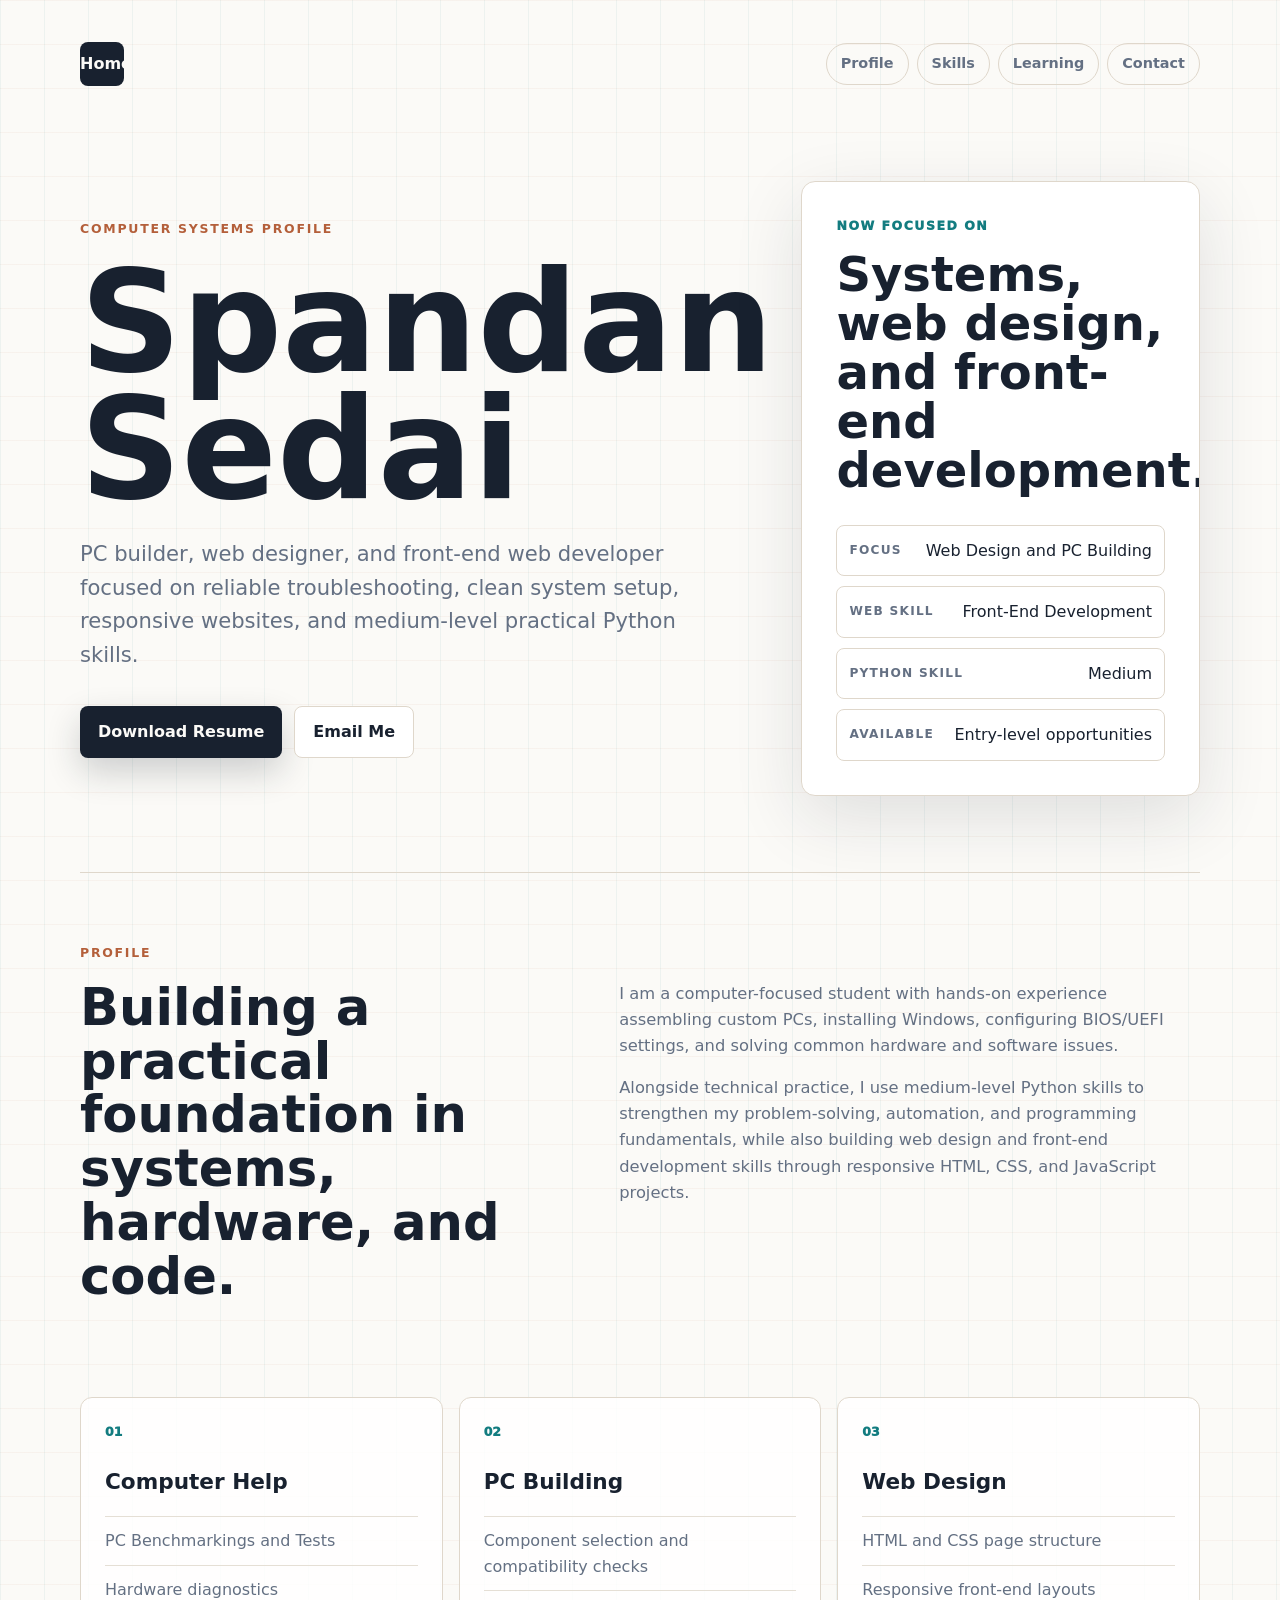
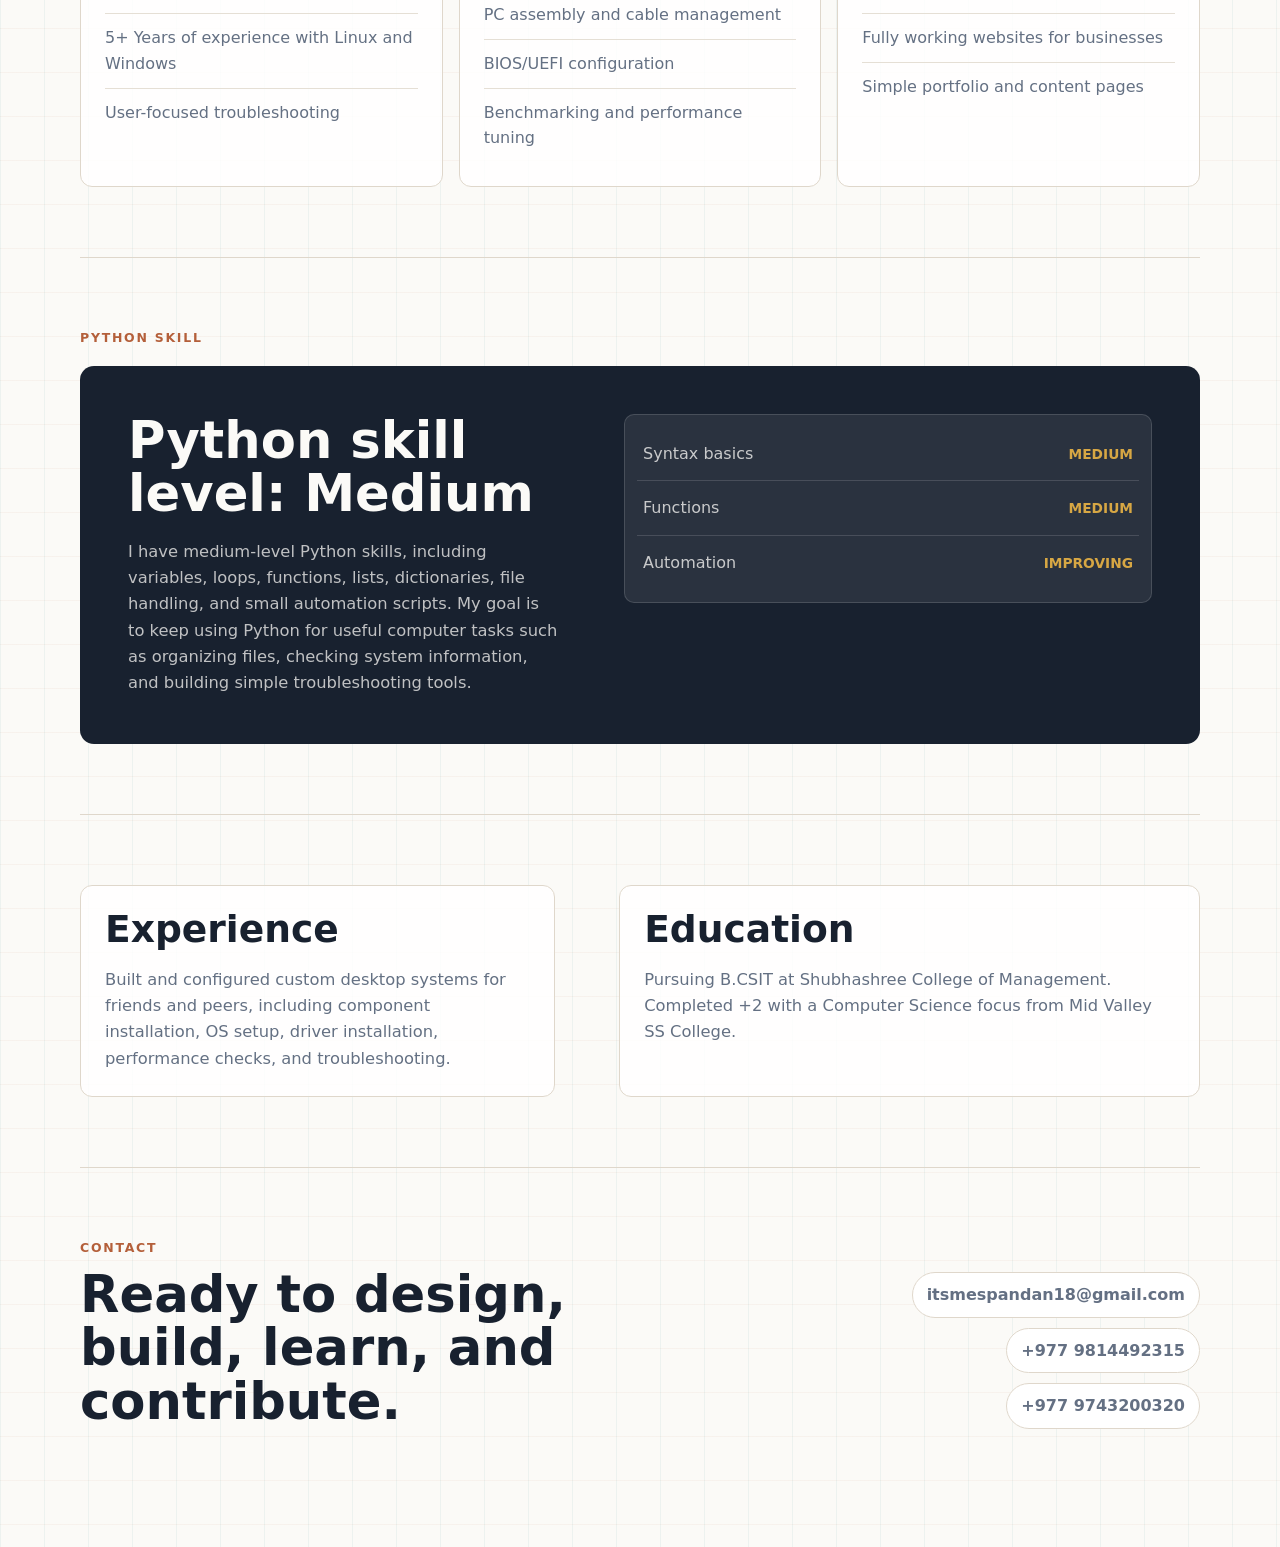
==== index.html @ 4fa331ba "index.html" ====
<!DOCTYPE html>
<html lang="en">

<head>
  <meta charset="UTF-8">
  <meta name="viewport" content="width=device-width, initial-scale=1.0">
  <meta name="description"
    content="Spandan Sedai - computer systems learner, PC builder, web designer, front-end web developer, and intermediate Python developer">
  <meta name="keywords"
    content="PC Building, Python, Web Design, Front-End Web Development, Troubleshooting, Computer Systems">
  <title>Spandan Sedai</title>
  <link rel="stylesheet" href="styles.css?v=5">
</head>

<body>
  <main class="page-shell">
    <header class="hero animate">
      <nav class="topbar" aria-label="Primary">
        <a class="brand" href="#top" aria-label="Spandan Sedai home">Home</a>
        <div class="nav-links">
          <a href="#profile">Profile</a>
          <a href="#skills">Skills</a>
          <a href="#learning">Learning</a>
          <a href="#contact">Contact</a>
        </div>
      </nav>

      <section class="hero-grid" id="top">
        <div class="hero-copy">
          <p class="eyebrow">Computer systems profile</p>
          <h1>Spandan Sedai</h1>
          <p class="subtext">
            PC builder, web designer, and front-end web developer focused on reliable troubleshooting, clean system
            setup, responsive websites, and medium-level practical Python skills.
          </p>
          <div class="hero-actions">
            <a class="primary-btn" href="resume.pdf" target="_blank" rel="noopener">Download Resume</a>
            <a class="secondary-btn" href="mailto:itsmespandan18@gmail.com">Email Me</a>
          </div>
        </div>

        <aside class="profile-panel text-panel" aria-label="Profile snapshot">
          <p class="panel-kicker">Now focused on</p>
          <h2>Systems, web design, and front-end development.</h2>
          <div class="status-list">
            <p><span>Focus</span> Web Design and PC Building</p>
            <p><span>Web Skill</span> Front-End Development</p>
            <p><span>Python Skill</span> Medium</p>
            <p><span>Available</span> Entry-level opportunities</p>
          </div>
        </aside>
      </section>
    </header>

    <section class="intro-section animate" id="profile">
      <div class="section-kicker">Profile</div>
      <div class="intro-grid">
        <h2>Building a practical foundation in systems, hardware, and code.</h2>
        <div>
          <p>
            I am a computer-focused student with hands-on experience assembling custom PCs, installing Windows,
            configuring
            BIOS/UEFI settings, and solving common hardware and software issues.
          </p>
          <p>
            Alongside technical practice, I use medium-level Python skills to strengthen my problem-solving, automation,
            and programming fundamentals, while also building web design and front-end development skills through
            responsive HTML, CSS, and JavaScript projects.
          </p>
        </div>
      </div>
    </section>

    <section class="focus-grid animate" id="skills">
      <article class="feature-card">
        <span class="card-label">01</span>
        <h3>Computer Help</h3>
        <ul>
          <li>PC Benchmarkings and Tests</li>
          <li>Hardware diagnostics</li>
          <li>5+ Years of experience with Linux and Windows</li>
          <li>User-focused troubleshooting</li>
        </ul>
      </article>

      <article class="feature-card">
        <span class="card-label">02</span>
        <h3>PC Building</h3>
        <ul>
          <li>Component selection and compatibility checks</li>
          <li>PC assembly and cable management</li>
          <li>BIOS/UEFI configuration</li>
          <li>Benchmarking and performance tuning</li>
        </ul>
      </article>

      <article class="feature-card">
        <span class="card-label">03</span>
        <h3>Web Design</h3>
        <ul>
          <li>HTML and CSS page structure</li>
          <li>Responsive front-end layouts</li>
          <li>Fully working websites for businesses</li>
          <li>Simple portfolio and content pages</li>
        </ul>
      </article>
    </section>

    <section class="learning-section animate" id="learning">
      <div class="section-kicker">Python Skill</div>
      <div class="learning-card">
        <div>
          <h2>Python skill level: Medium</h2>
          <p>
            I have medium-level Python skills, including variables, loops, functions, lists, dictionaries, file
            handling,
            and small automation scripts. My goal is to keep using Python for useful computer tasks such as organizing
            files, checking system information, and building simple troubleshooting tools.
          </p>
        </div>
        <div class="progress-stack" aria-label="Learning progress">
          <div class="progress-row">
            <span>Syntax basics</span>
            <strong>Medium</strong>
          </div>
          <div class="progress-row">
            <span>Functions</span>
            <strong>Medium</strong>
          </div>
          <div class="progress-row">
            <span>Automation</span>
            <strong>Improving</strong>
          </div>
        </div>
      </div>
    </section>

    <section class="details-grid animate">
      <article class="detail-block">
        <h2>Experience</h2>
        <p>
          Built and configured custom desktop systems for friends and peers, including component installation, OS setup,
          driver installation, performance checks, and troubleshooting.
        </p>
      </article>

      <article class="detail-block">
        <h2>Education</h2>
        <p>
          Pursuing B.CSIT at Shubhashree College of Management. Completed +2 with a Computer Science focus from Mid
          Valley SS
          College.
        </p>
      </article>
    </section>

    <footer class="contact-footer animate" id="contact">
      <div>
        <p class="section-kicker">Contact</p>
        <h2>Ready to design, build, learn, and contribute.</h2>
      </div>
      <div class="contact-links">
        <a href="mailto:itsmespandan18@gmail.com">itsmespandan18@gmail.com</a>
        <span>+977 9814492315</span>
        <span>+977 9743200320</span>
      </div>
    </footer>
  </main>

  <script src="script.js?v=5"></script>
</body>

</html>
---- styles.css ----
:root {
  --ink: #18212f;
  --muted: #647083;
  --paper: #fbfaf7;
  --panel: #ffffff;
  --line: #dfd7cb;
  --sage: #5d7f6f;
  --teal: #137c80;
  --clay: #b45f3a;
  --mustard: #d7a744;
  --shadow: 0 22px 70px rgba(24, 33, 47, 0.12);
}

* {
  box-sizing: border-box;
  margin: 0;
  padding: 0;
}

html {
  scroll-behavior: smooth;
}

body {
  min-height: 100vh;
  background:
    linear-gradient(90deg, rgba(19, 124, 128, 0.06) 1px, transparent 1px),
    linear-gradient(180deg, rgba(180, 95, 58, 0.05) 1px, transparent 1px),
    var(--paper);
  background-size: 44px 44px;
  color: var(--ink);
  font-family: Inter, ui-sans-serif, system-ui, -apple-system, BlinkMacSystemFont, "Segoe UI", sans-serif;
  line-height: 1.6;
  animation: backgroundDrift 18s linear infinite;
}

a {
  color: inherit;
  text-decoration: none;
}

ul {
  list-style: none;
}

.page-shell {
  width: min(1120px, calc(100% - 32px));
  margin: 0 auto;
  padding: 28px 0 48px;
}

.hero {
  min-height: calc(100vh - 56px);
  display: flex;
  flex-direction: column;
  justify-content: space-between;
  padding-bottom: 40px;
}

.topbar {
  display: flex;
  align-items: center;
  justify-content: space-between;
  gap: 20px;
  padding: 14px 0;
}

.brand {
  display: inline-grid;
  width: 44px;
  height: 44px;
  place-items: center;
  background: var(--ink);
  border-radius: 8px;
  color: var(--paper);
  font-weight: 800;
  transition: transform 220ms ease, background 220ms ease;
}

.brand:hover {
  background: var(--teal);
  transform: rotate(-4deg) scale(1.04);
}

.nav-links {
  display: flex;
  flex-wrap: wrap;
  justify-content: flex-end;
  gap: 8px;
}

.nav-links a {
  border: 1px solid var(--line);
  border-radius: 999px;
  color: var(--muted);
  font-size: 0.9rem;
  font-weight: 700;
  padding: 8px 14px;
  transition: border-color 180ms ease, color 180ms ease, background 180ms ease;
}

.nav-links a:hover {
  background: var(--panel);
  border-color: var(--teal);
  color: var(--teal);
}

.nav-links a[aria-current="page"] {
  background: var(--ink);
  border-color: var(--ink);
  color: var(--paper);
}

.hero-grid {
  display: grid;
  grid-template-columns: minmax(0, 1.1fr) minmax(320px, 0.68fr);
  gap: clamp(28px, 6vw, 88px);
  align-items: center;
  padding: 72px 0 36px;
}

.eyebrow,
.section-kicker {
  color: var(--clay);
  font-size: 0.78rem;
  font-weight: 900;
  letter-spacing: 0.14em;
  text-transform: uppercase;
}

.hero h1 {
  font-size: clamp(3.4rem, 11vw, 8.8rem);
  line-height: 0.9;
  margin: 20px 0 24px;
  max-width: 780px;
  transform-origin: left bottom;
}

.subtext {
  color: var(--muted);
  font-size: clamp(1.05rem, 2vw, 1.32rem);
  max-width: 660px;
}

.hero-actions {
  display: flex;
  flex-wrap: wrap;
  gap: 12px;
  margin-top: 34px;
}

.primary-btn,
.secondary-btn {
  align-items: center;
  border-radius: 8px;
  display: inline-flex;
  font-weight: 800;
  justify-content: center;
  min-height: 48px;
  padding: 12px 18px;
  transition: transform 180ms ease, box-shadow 180ms ease, background 180ms ease;
}

.primary-btn {
  background: var(--ink);
  color: var(--paper);
  box-shadow: 0 14px 34px rgba(24, 33, 47, 0.2);
}

.secondary-btn {
  background: var(--panel);
  border: 1px solid var(--line);
  color: var(--ink);
}

.primary-btn:hover,
.secondary-btn:hover {
  box-shadow: 0 16px 38px rgba(19, 124, 128, 0.16);
  transform: translateY(-2px);
}

.profile-panel {
  background: var(--panel);
  border: 1px solid var(--line);
  border-radius: 14px;
  box-shadow: var(--shadow);
  padding: clamp(22px, 4vw, 34px);
  position: relative;
  overflow: hidden;
}

.profile-panel::before {
  background: linear-gradient(90deg, transparent, rgba(215, 167, 68, 0.28), transparent);
  content: "";
  height: 1px;
  left: -60%;
  position: absolute;
  top: 0;
  width: 60%;
  animation: scanLine 4.5s ease-in-out infinite;
}

.panel-kicker {
  color: var(--teal);
  font-size: 0.78rem;
  font-weight: 950;
  letter-spacing: 0.12em;
  margin-bottom: 14px;
  text-transform: uppercase;
}

.text-panel h2 {
  font-size: clamp(1.65rem, 3.8vw, 3rem);
  line-height: 1.02;
  margin-bottom: 30px;
}

.status-list {
  display: grid;
  gap: 10px;
}

.status-list p {
  align-items: center;
  border: 1px solid var(--line);
  border-radius: 8px;
  color: var(--ink);
  display: flex;
  justify-content: space-between;
  gap: 12px;
  padding: 12px;
}

.status-list span {
  color: var(--muted);
  font-size: 0.76rem;
  font-weight: 900;
  letter-spacing: 0.1em;
  text-transform: uppercase;
}

.intro-section,
.learning-section,
.contact-footer {
  border-top: 1px solid var(--line);
  padding: 70px 0;
}

.intro-grid,
.learning-card,
.details-grid {
  display: grid;
  grid-template-columns: 0.9fr 1.1fr;
  gap: clamp(24px, 5vw, 72px);
}

.intro-grid {
  margin-top: 18px;
}

h2 {
  font-size: clamp(1.7rem, 4vw, 3.2rem);
  line-height: 1.05;
}

.intro-grid p,
.learning-card p,
.detail-block p {
  color: var(--muted);
  font-size: 1.02rem;
}

.intro-grid p + p {
  margin-top: 16px;
}

.focus-grid {
  display: grid;
  grid-template-columns: repeat(3, 1fr);
  gap: 16px;
  padding: 24px 0 70px;
}

.feature-card,
.detail-block {
  background: rgba(255, 255, 255, 0.82);
  border: 1px solid var(--line);
  border-radius: 12px;
  padding: 24px;
  transition: border-color 220ms ease, box-shadow 220ms ease, transform 220ms ease;
}

.feature-card {
  min-height: 310px;
}

.feature-card:hover,
.detail-block:hover {
  border-color: rgba(19, 124, 128, 0.45);
  box-shadow: 0 18px 42px rgba(24, 33, 47, 0.1);
  transform: translateY(-6px);
}

.card-label {
  color: var(--teal);
  display: block;
  font-size: 0.78rem;
  font-weight: 950;
  margin-bottom: 28px;
}

.feature-card h3 {
  font-size: 1.35rem;
  line-height: 1.1;
  margin-bottom: 22px;
}

.feature-card li {
  border-top: 1px solid rgba(223, 215, 203, 0.8);
  color: var(--muted);
  padding: 11px 0;
  transition: color 180ms ease, transform 180ms ease;
}

.feature-card:hover li {
  color: var(--ink);
  transform: translateX(3px);
}

.learning-card {
  align-items: start;
  background: var(--ink);
  border-radius: 14px;
  color: var(--paper);
  margin-top: 18px;
  padding: clamp(24px, 5vw, 48px);
}

.learning-card p {
  color: rgba(251, 250, 247, 0.74);
  margin-top: 18px;
}

.progress-stack {
  background: rgba(255, 255, 255, 0.08);
  border: 1px solid rgba(255, 255, 255, 0.14);
  border-radius: 10px;
  padding: 12px;
}

.progress-row {
  align-items: center;
  border-bottom: 1px solid rgba(255, 255, 255, 0.14);
  display: flex;
  justify-content: space-between;
  gap: 16px;
  padding: 14px 6px;
}

.progress-row:last-child {
  border-bottom: 0;
}

.progress-row span {
  color: rgba(251, 250, 247, 0.76);
}

.progress-row strong {
  color: var(--mustard);
  font-size: 0.86rem;
  text-transform: uppercase;
  animation: pulseText 2.8s ease-in-out infinite;
}

.details-grid {
  border-top: 1px solid var(--line);
  padding: 70px 0;
}

.detail-block h2 {
  font-size: clamp(1.45rem, 3vw, 2.35rem);
  margin-bottom: 18px;
}

.contact-footer {
  align-items: end;
  display: flex;
  justify-content: space-between;
  gap: 24px;
}

.contact-footer h2 {
  margin-top: 10px;
  max-width: 620px;
}

.contact-links {
  display: grid;
  gap: 10px;
  justify-items: end;
}

.contact-links a,
.contact-links span {
  background: var(--panel);
  border: 1px solid var(--line);
  border-radius: 999px;
  color: var(--muted);
  font-weight: 700;
  padding: 9px 14px;
}

.contact-links a:hover {
  border-color: var(--teal);
  color: var(--teal);
}

.animate {
  opacity: 0;
  transform: translateY(24px) scale(0.985);
  transition: opacity 720ms ease, transform 720ms cubic-bezier(0.2, 0.8, 0.2, 1);
  transition-delay: var(--delay, 0ms);
}

.animate.animate-visible {
  opacity: 1;
  transform: translateY(0) scale(1);
}

.animate.animate-visible .hero-copy h1 {
  animation: titleSettle 850ms cubic-bezier(0.2, 0.8, 0.2, 1) both;
}

.animate.animate-visible .feature-card,
.animate.animate-visible .progress-row,
.animate.animate-visible .detail-block {
  animation: itemRise 680ms cubic-bezier(0.2, 0.8, 0.2, 1) both;
  animation-delay: var(--item-delay, 0ms);
}

@keyframes backgroundDrift {
  from {
    background-position: 0 0, 0 0, 0 0;
  }

  to {
    background-position: 44px 0, 0 44px, 0 0;
  }
}

@keyframes scanLine {
  0%,
  35% {
    left: -60%;
  }

  70%,
  100% {
    left: 110%;
  }
}

@keyframes titleSettle {
  from {
    opacity: 0;
    transform: translateY(16px) skewY(1deg);
  }

  to {
    opacity: 1;
    transform: translateY(0) skewY(0);
  }
}

@keyframes itemRise {
  from {
    opacity: 0;
    transform: translateY(18px);
  }

  to {
    opacity: 1;
    transform: translateY(0);
  }
}

@keyframes pulseText {
  0%,
  100% {
    opacity: 0.72;
  }

  50% {
    opacity: 1;
  }
}

@media (prefers-reduced-motion: reduce) {
  *,
  *::before,
  *::after {
    animation-duration: 1ms !important;
    animation-iteration-count: 1 !important;
    scroll-behavior: auto !important;
    transition-duration: 1ms !important;
  }
}

@media (max-width: 820px) {
  .page-shell {
    width: min(100% - 24px, 1120px);
    padding-top: 14px;
  }

  .topbar,
  .contact-footer {
    align-items: flex-start;
    flex-direction: column;
  }

  .nav-links {
    justify-content: flex-start;
  }

  .hero {
    min-height: auto;
  }

  .hero-grid,
  .intro-grid,
  .learning-card,
  .details-grid {
    grid-template-columns: 1fr;
  }

  .hero-grid {
    padding-top: 42px;
  }

  .focus-grid {
    grid-template-columns: 1fr;
  }

  .feature-card {
    min-height: auto;
  }

  .contact-links {
    justify-items: start;
    width: 100%;
  }

  .contact-links a,
  .contact-links span,
  .primary-btn,
  .secondary-btn {
    width: 100%;
  }
}

@media (max-width: 520px) {
  .nav-links a {
    font-size: 0.82rem;
    padding: 7px 10px;
  }

  .hero h1 {
    font-size: clamp(3rem, 20vw, 4.2rem);
  }

  .progress-row {
    align-items: flex-start;
    flex-direction: column;
  }

  .intro-section,
  .learning-section,
  .details-grid,
  .contact-footer {
    padding: 48px 0;
  }
}
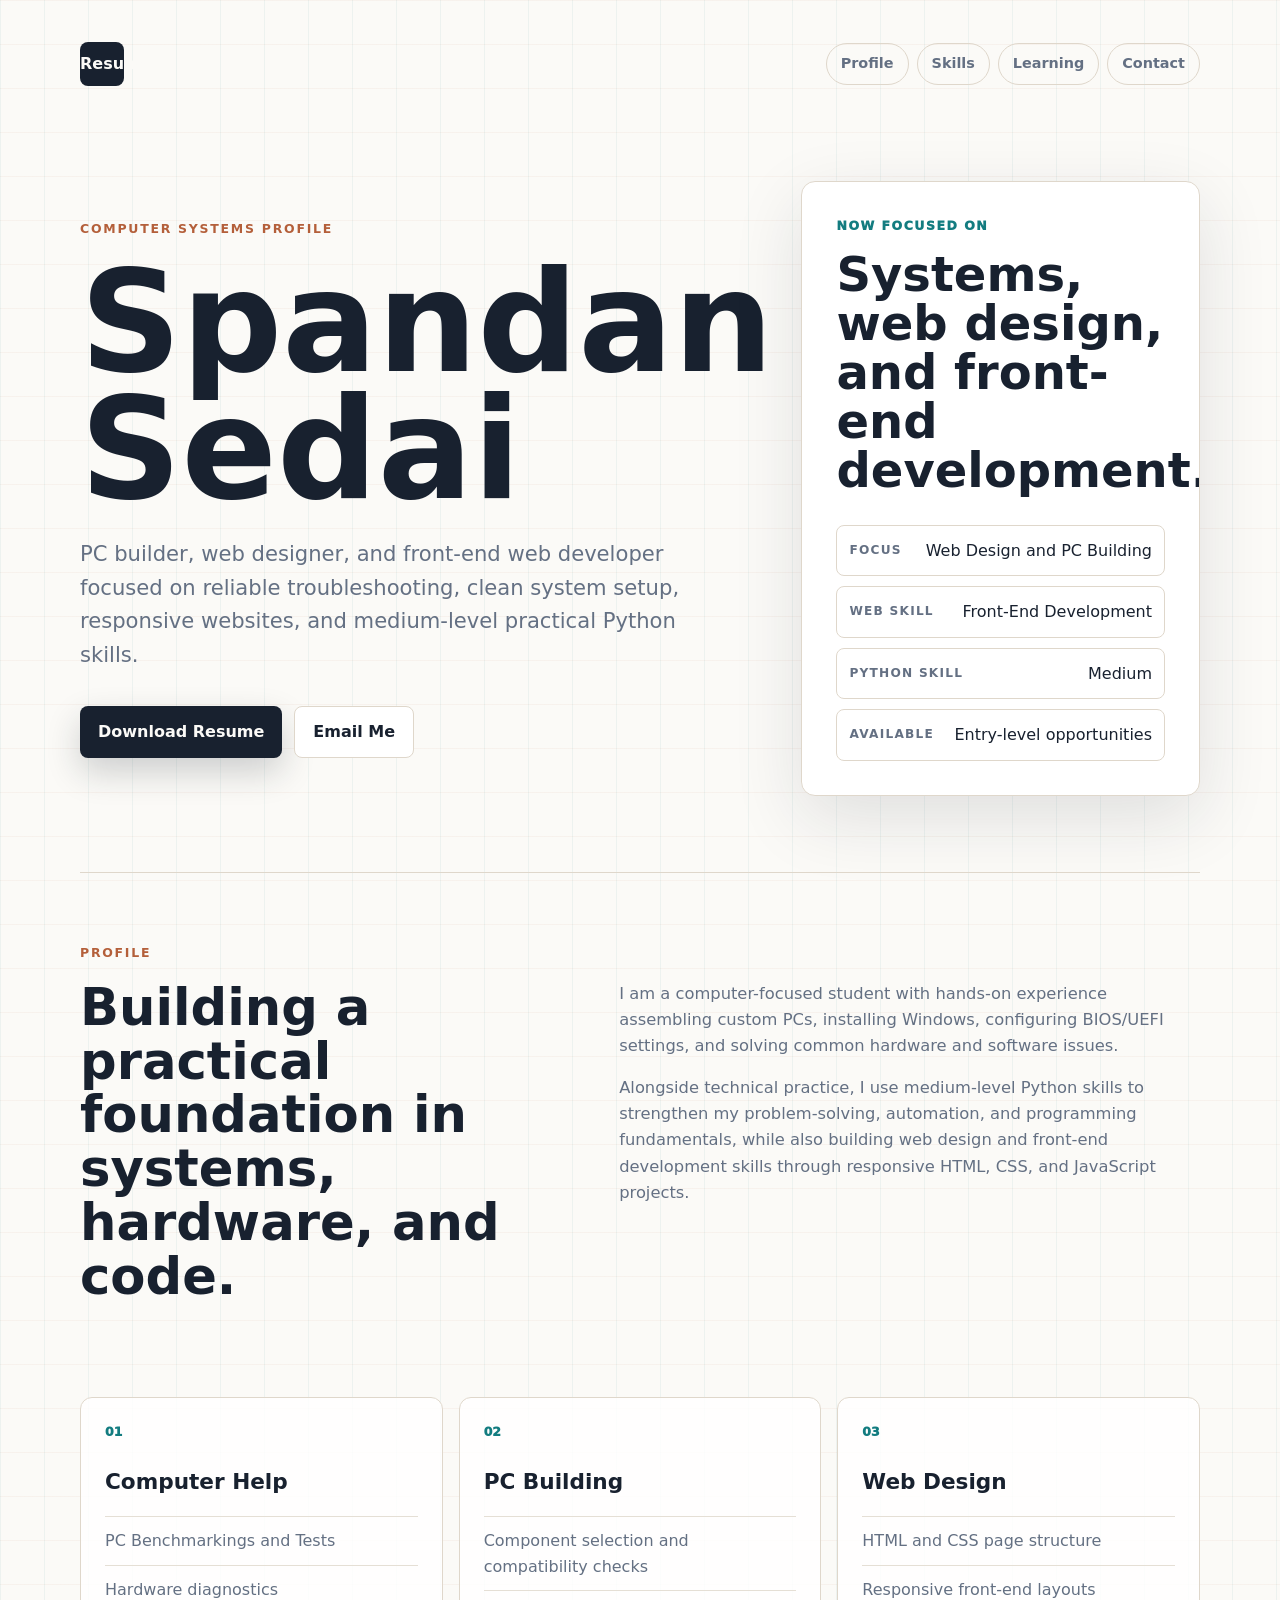
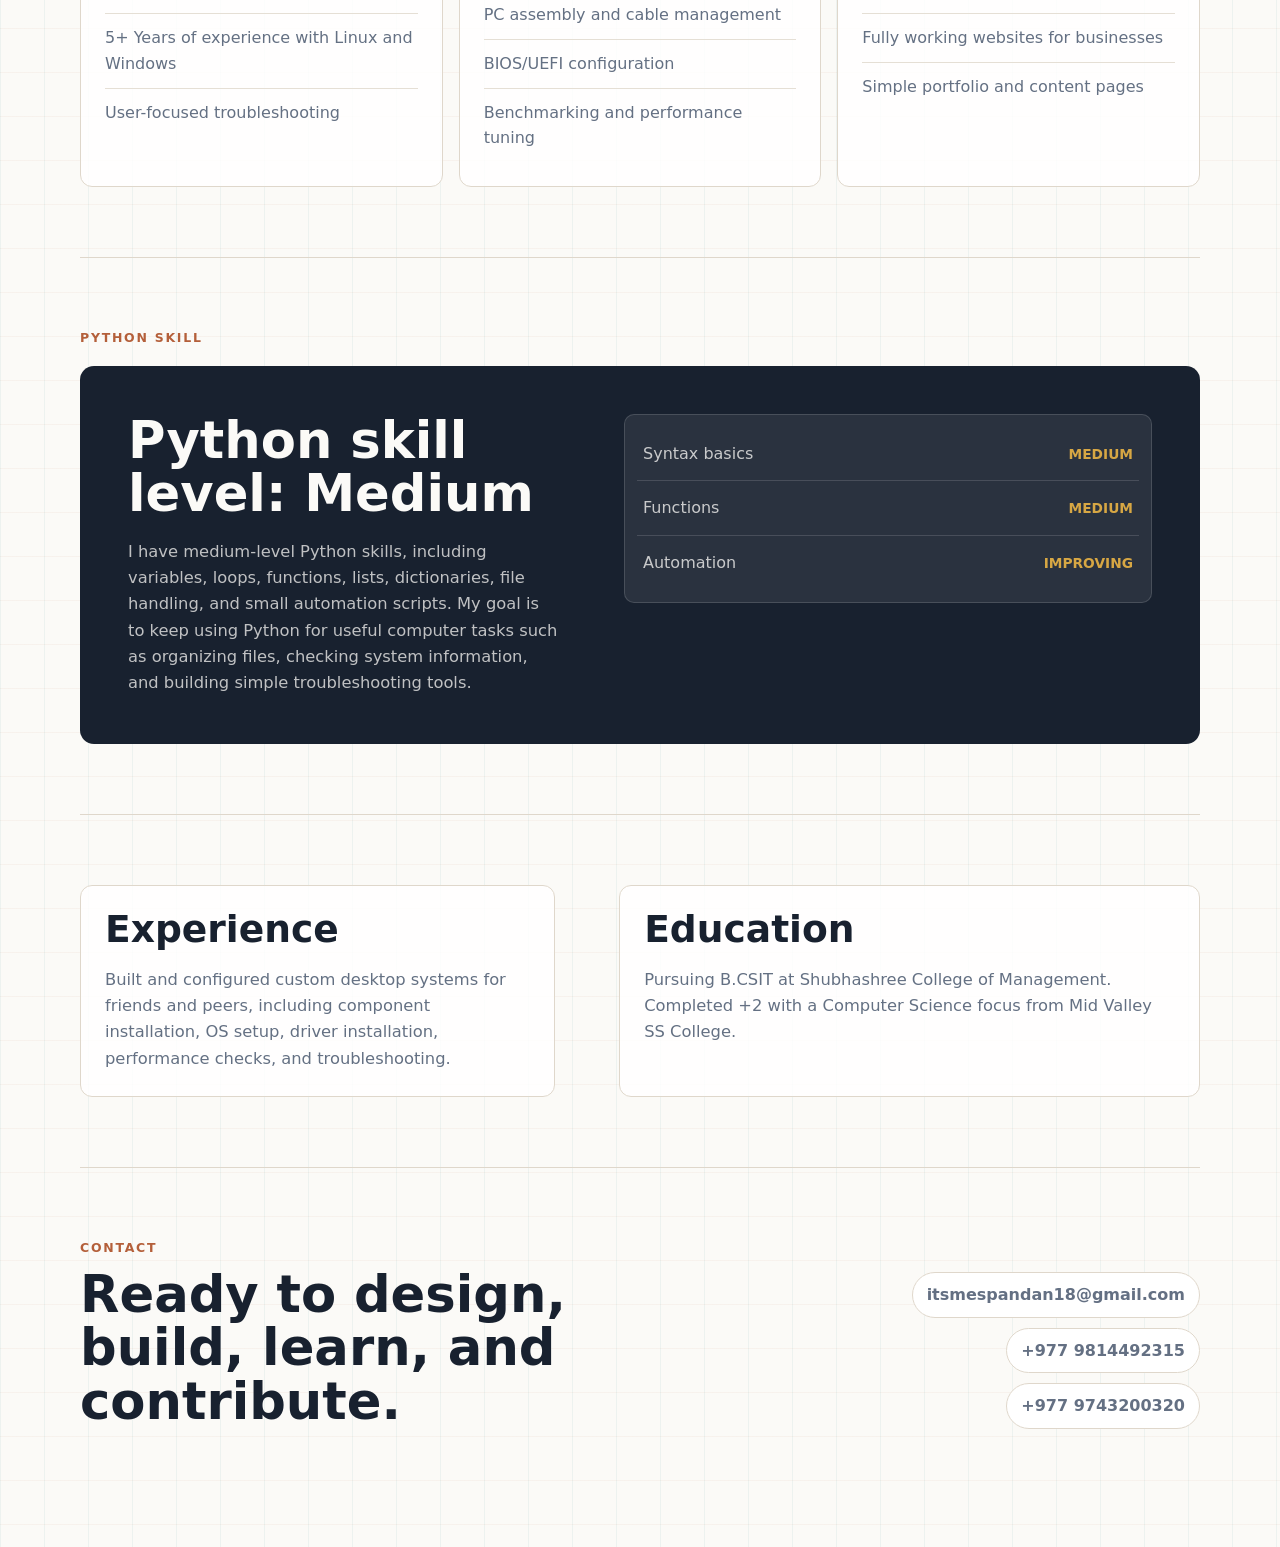
==== commit 3358d7f5: "made changes" ====
--- a/index.html
+++ b/index.html
@@ -16,7 +16,7 @@
   <main class="page-shell">
     <header class="hero animate">
       <nav class="topbar" aria-label="Primary">
-        <a class="brand" href="#top" aria-label="Spandan Sedai home">Home</a>
+        <a class="brand" href="#top" aria-label="Spandan Sedai home">Resume.</a>
         <div class="nav-links">
           <a href="#profile">Profile</a>
           <a href="#skills">Skills</a>
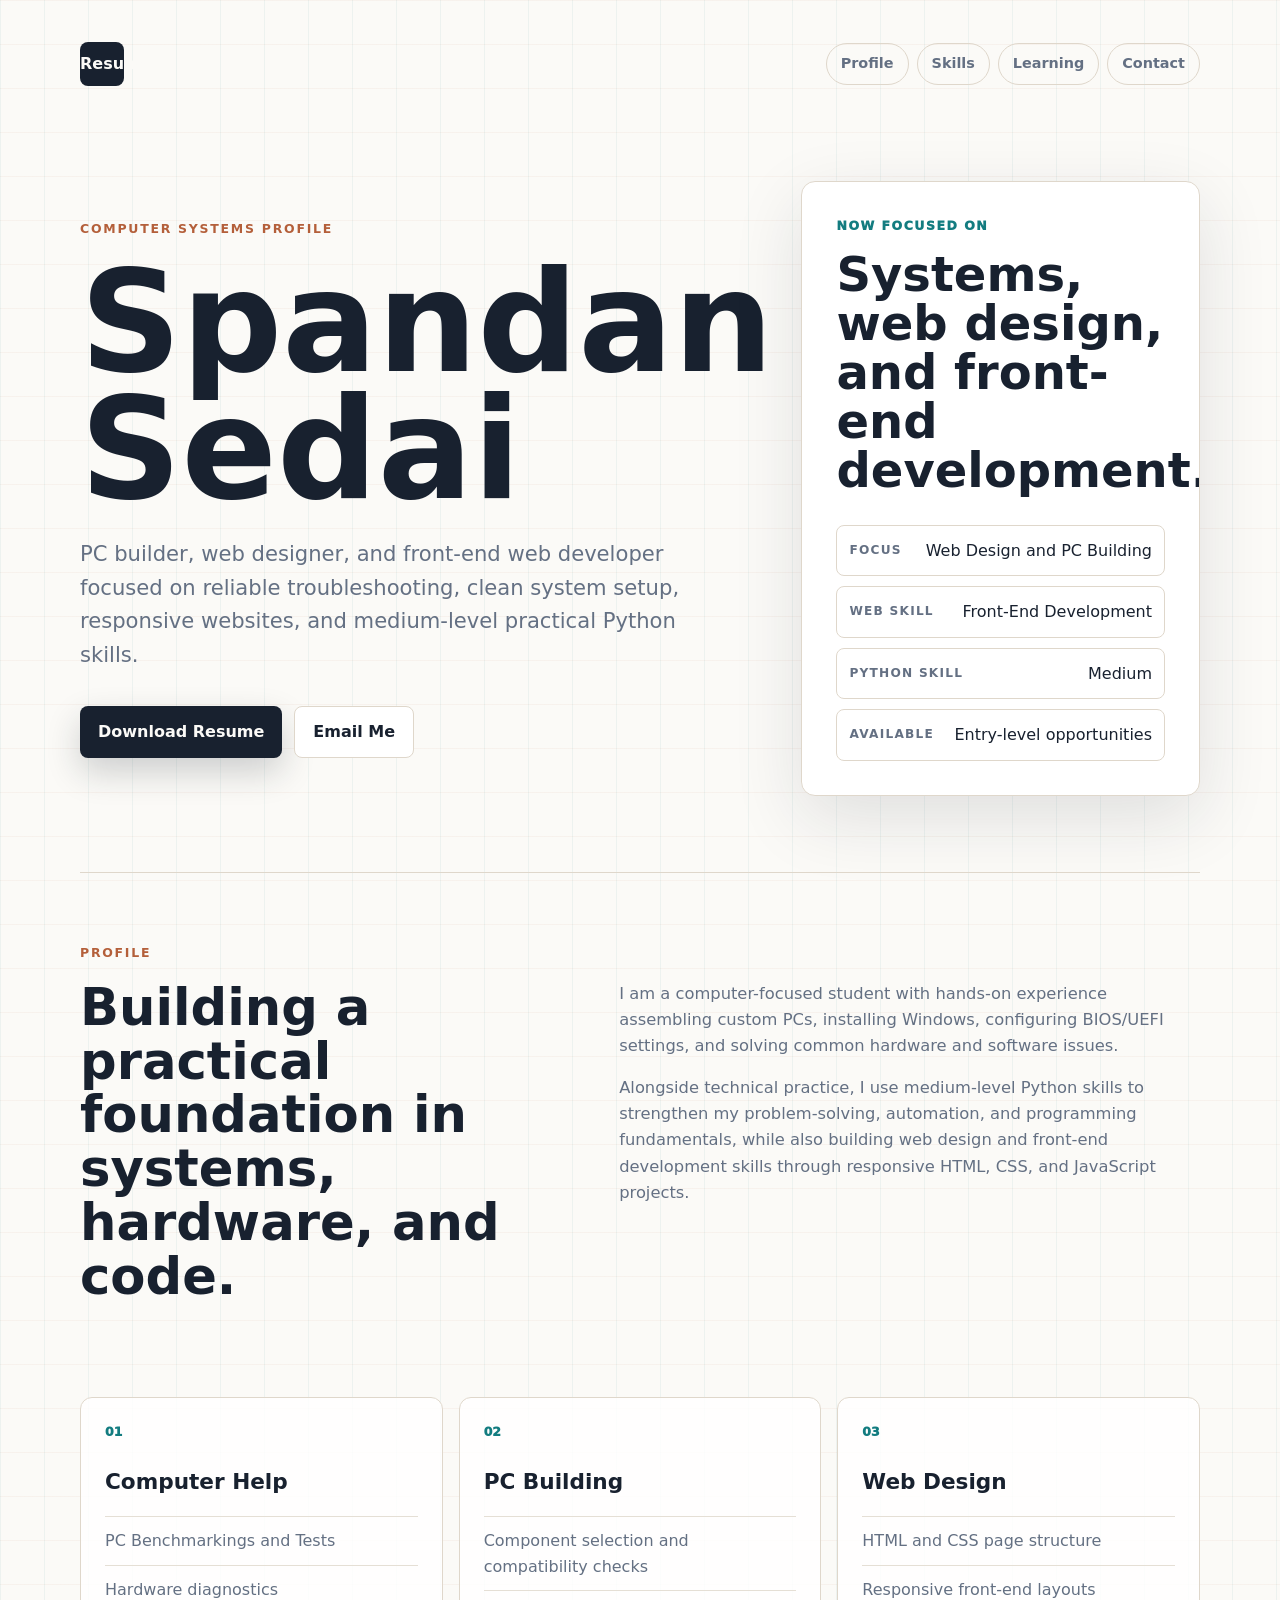
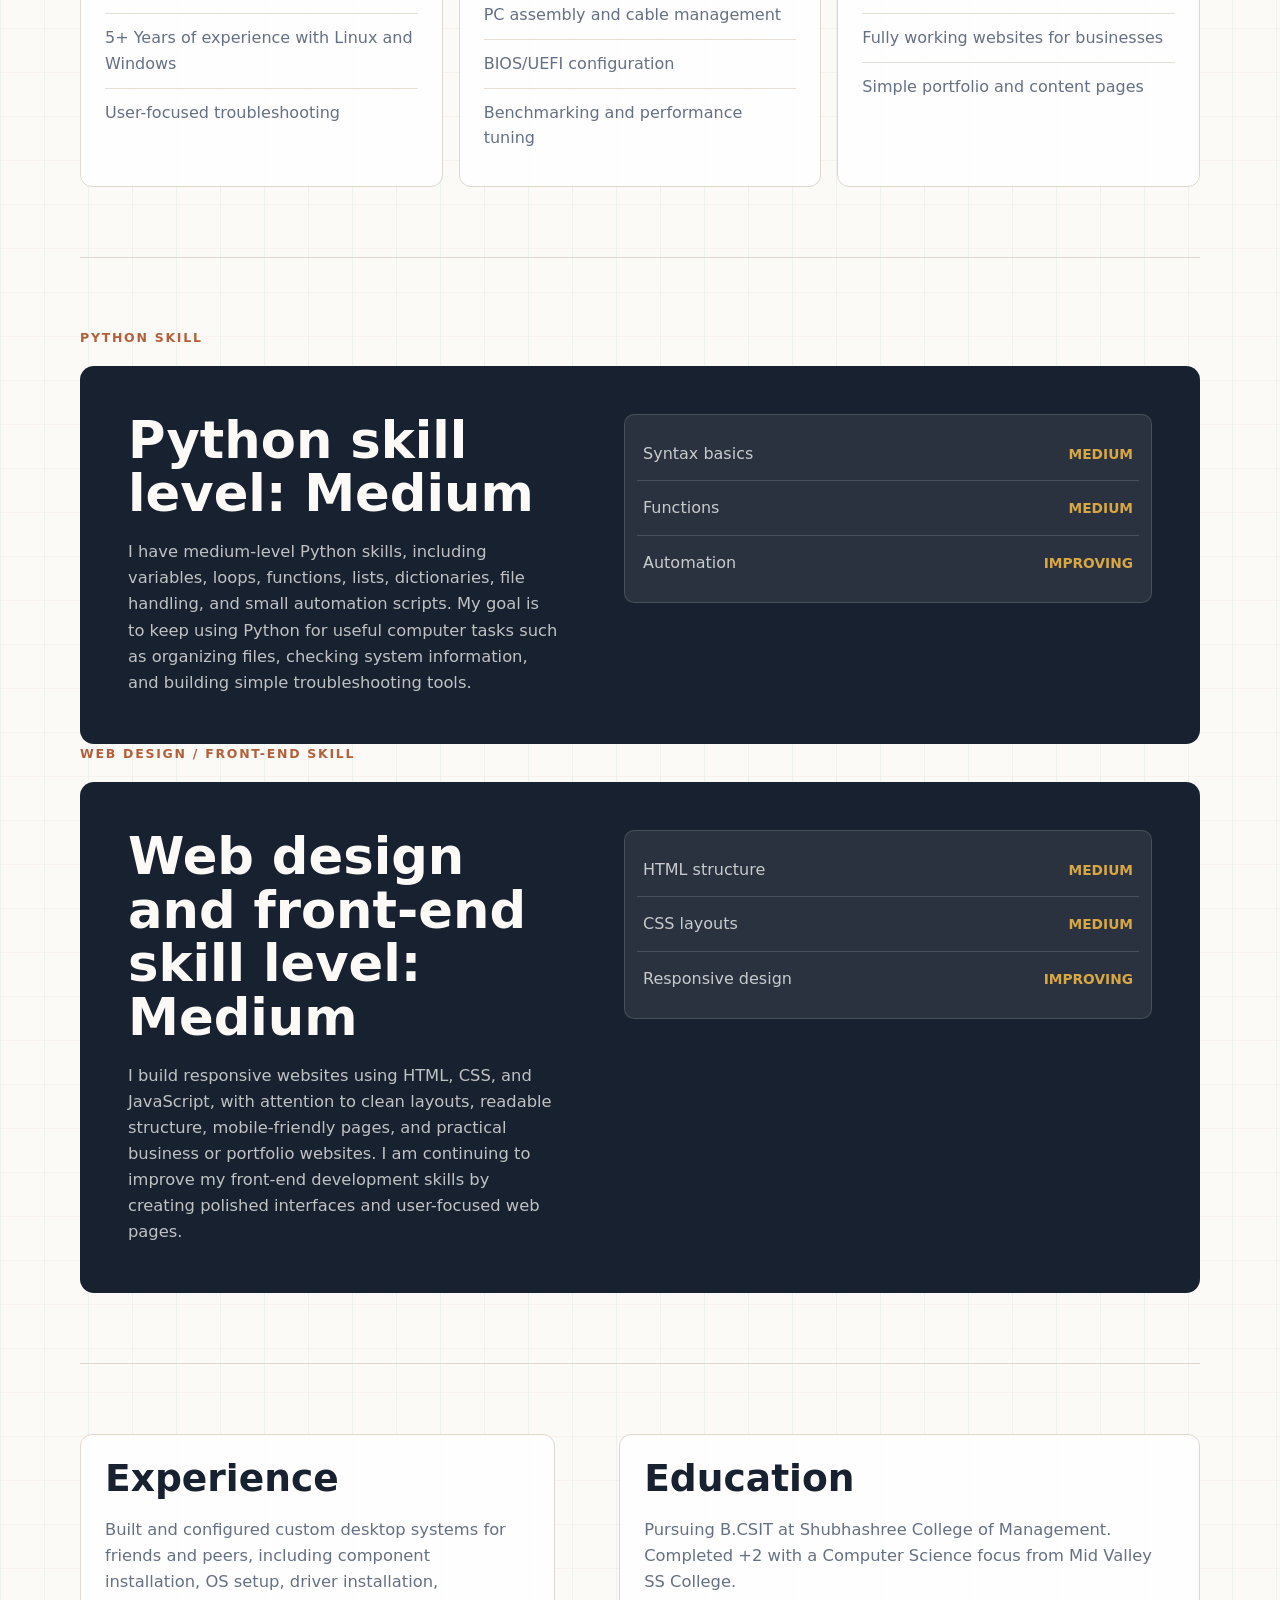
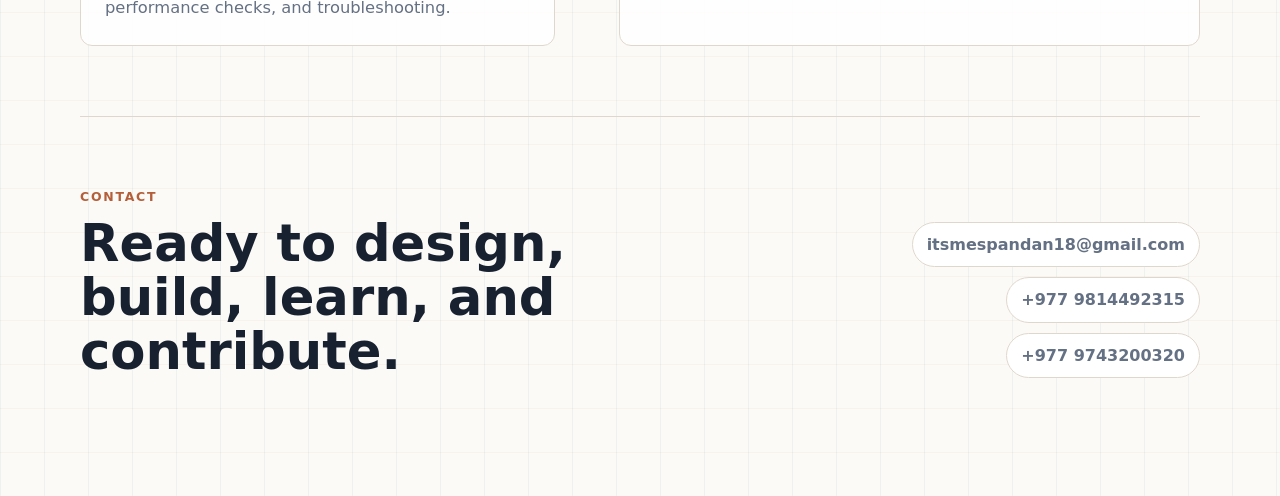
==== commit 6a05fdb7: "index.html" ====
--- a/index.html
+++ b/index.html
@@ -133,6 +133,32 @@
           </div>
         </div>
       </div>
+
+      <div class="section-kicker skill-card-kicker">Web Design / Front-End Skill</div>
+      <div class="learning-card">
+        <div>
+          <h2>Web design and front-end skill level: Medium</h2>
+          <p>
+            I build responsive websites using HTML, CSS, and JavaScript, with attention to clean layouts, readable
+            structure, mobile-friendly pages, and practical business or portfolio websites. I am continuing to improve
+            my front-end development skills by creating polished interfaces and user-focused web pages.
+          </p>
+        </div>
+        <div class="progress-stack" aria-label="Web design and front-end progress">
+          <div class="progress-row">
+            <span>HTML structure</span>
+            <strong>Medium</strong>
+          </div>
+          <div class="progress-row">
+            <span>CSS layouts</span>
+            <strong>Medium</strong>
+          </div>
+          <div class="progress-row">
+            <span>Responsive design</span>
+            <strong>Improving</strong>
+          </div>
+        </div>
+      </div>
     </section>
 
     <section class="details-grid animate">
@@ -170,4 +196,4 @@
   <script src="script.js?v=5"></script>
 </body>
 
-</html>+</html>
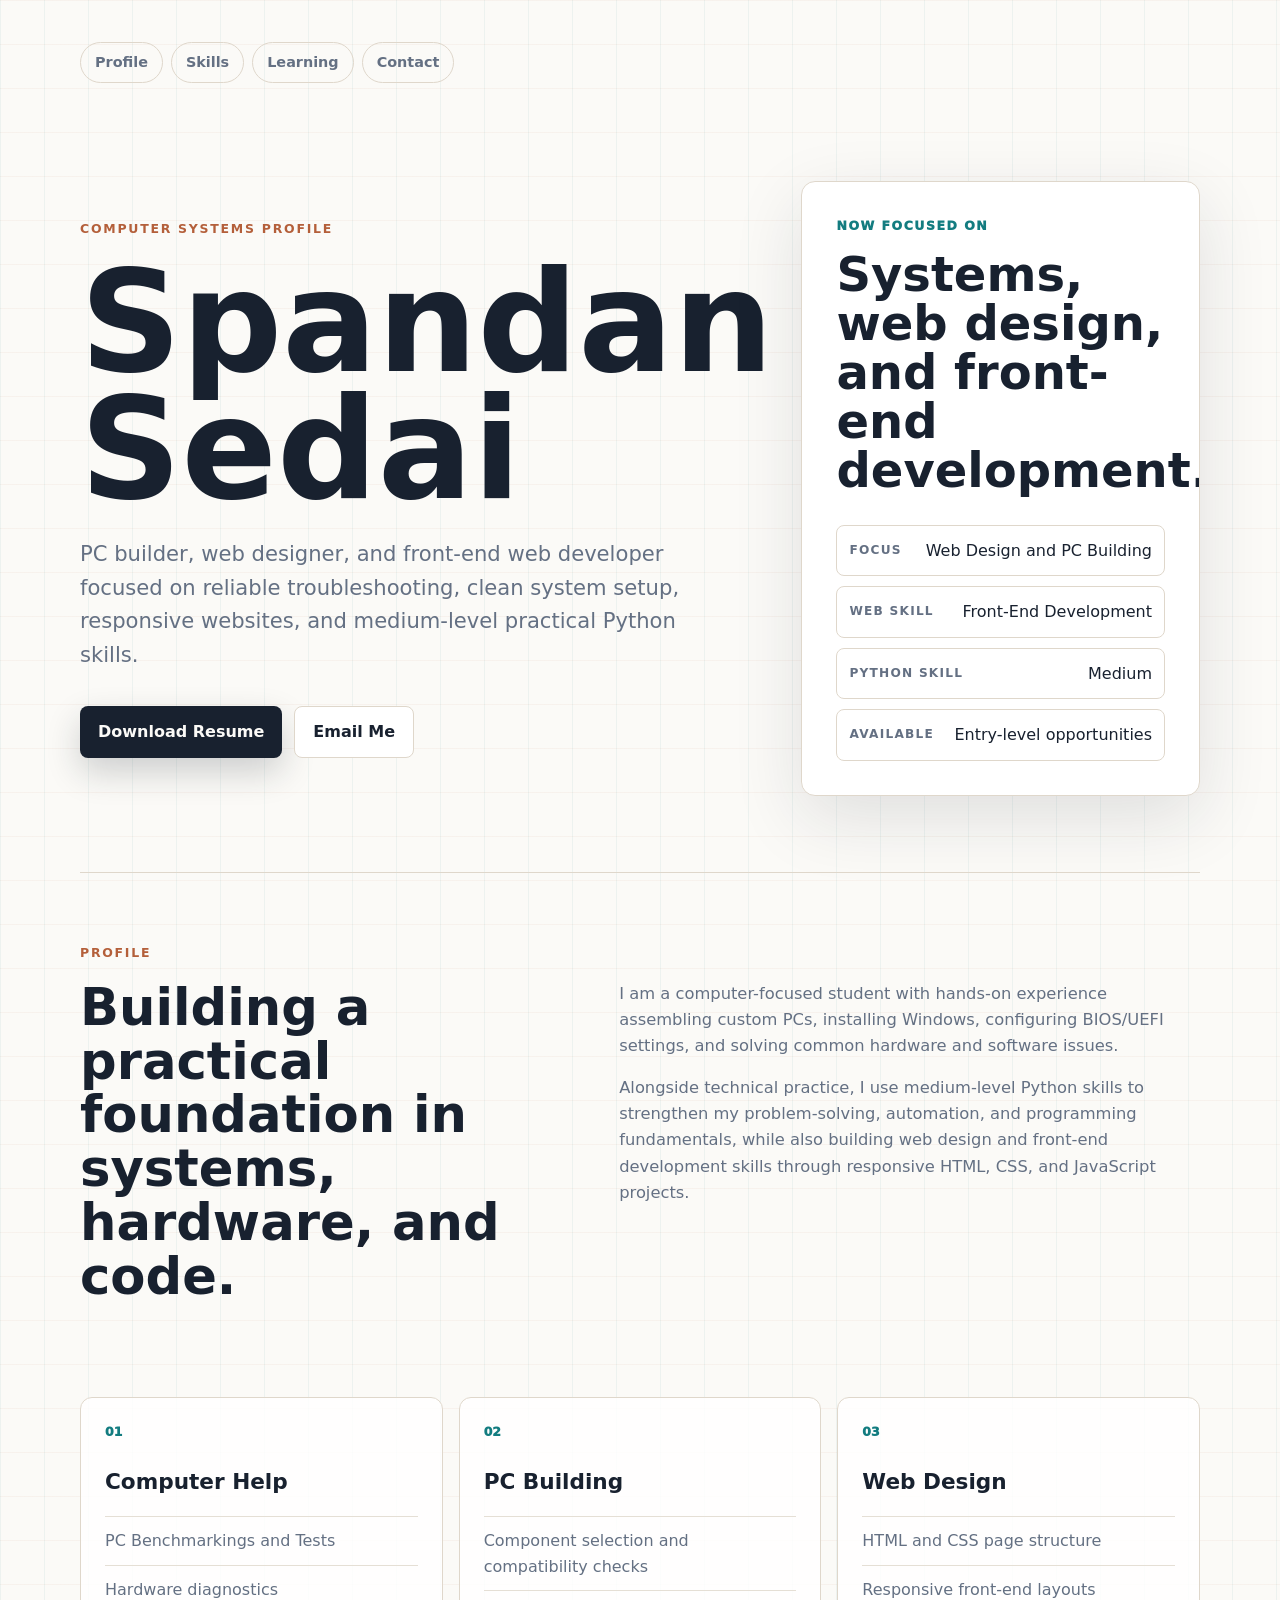
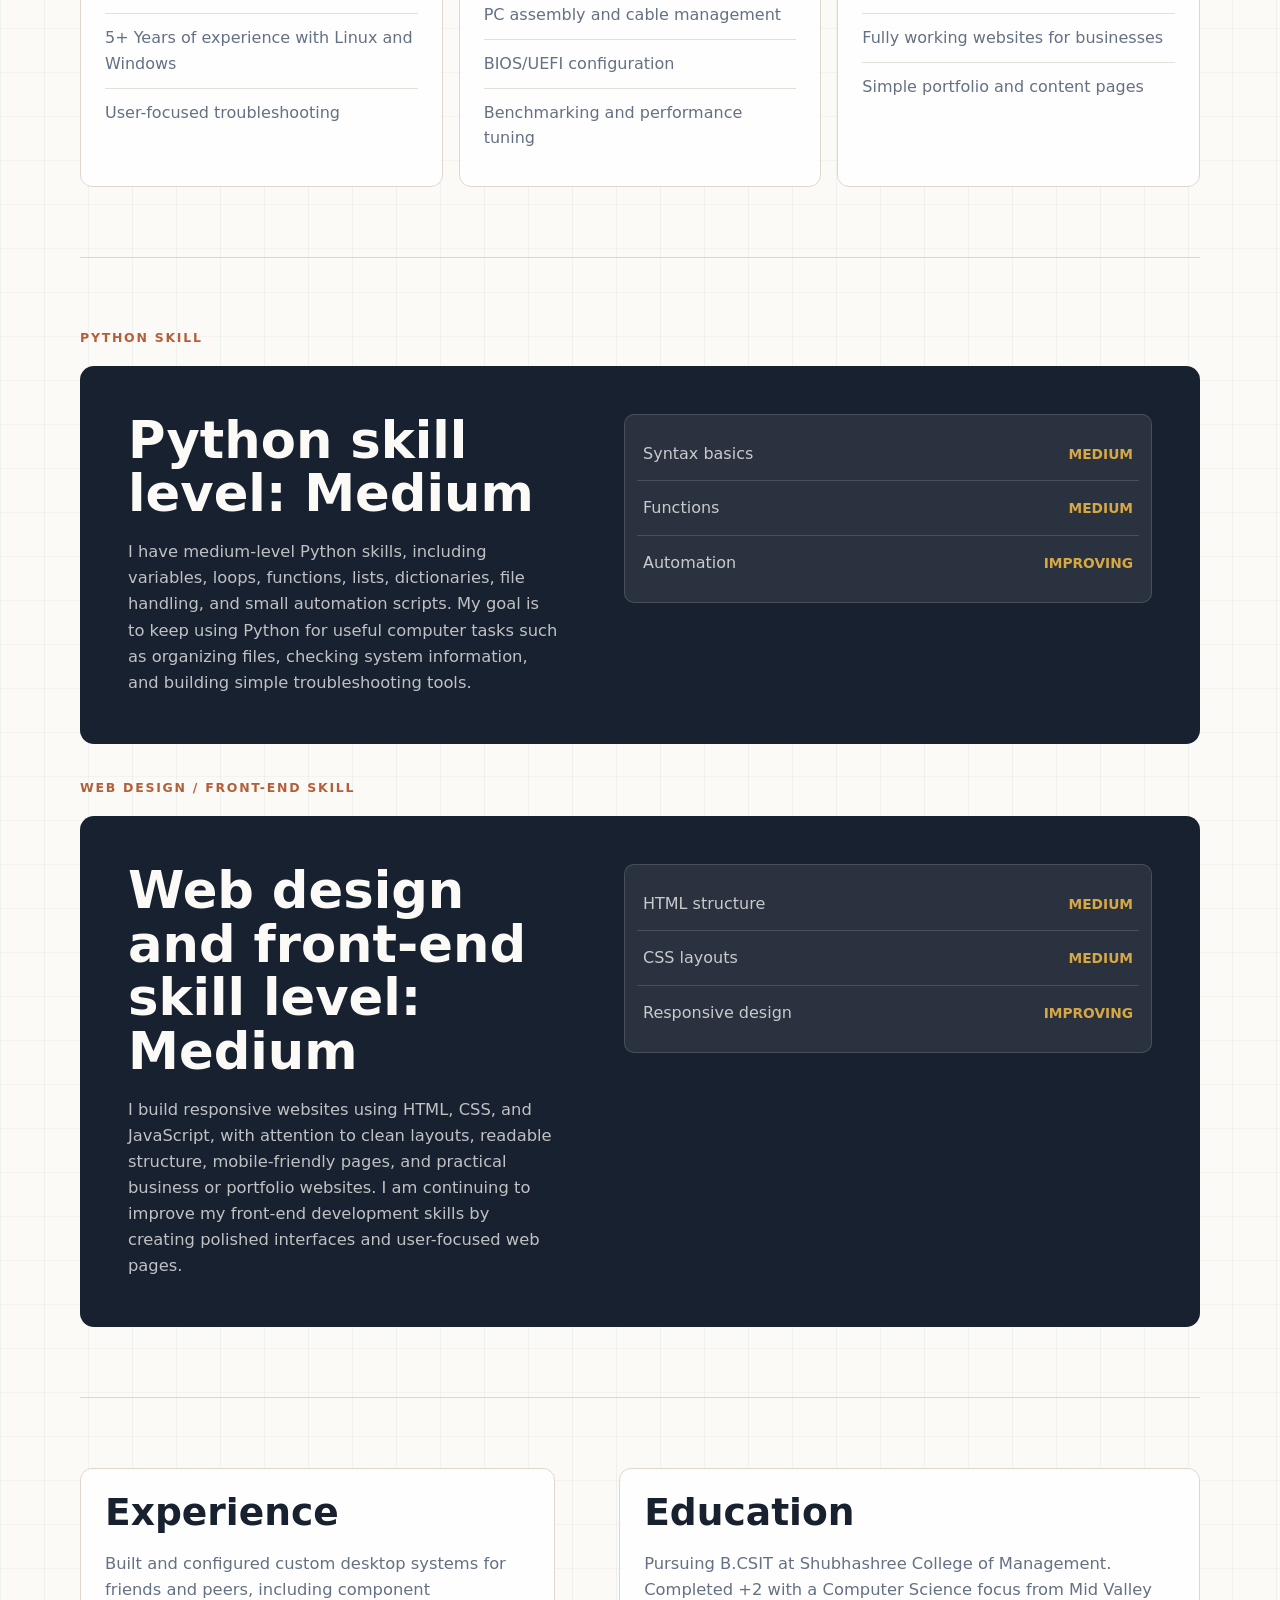
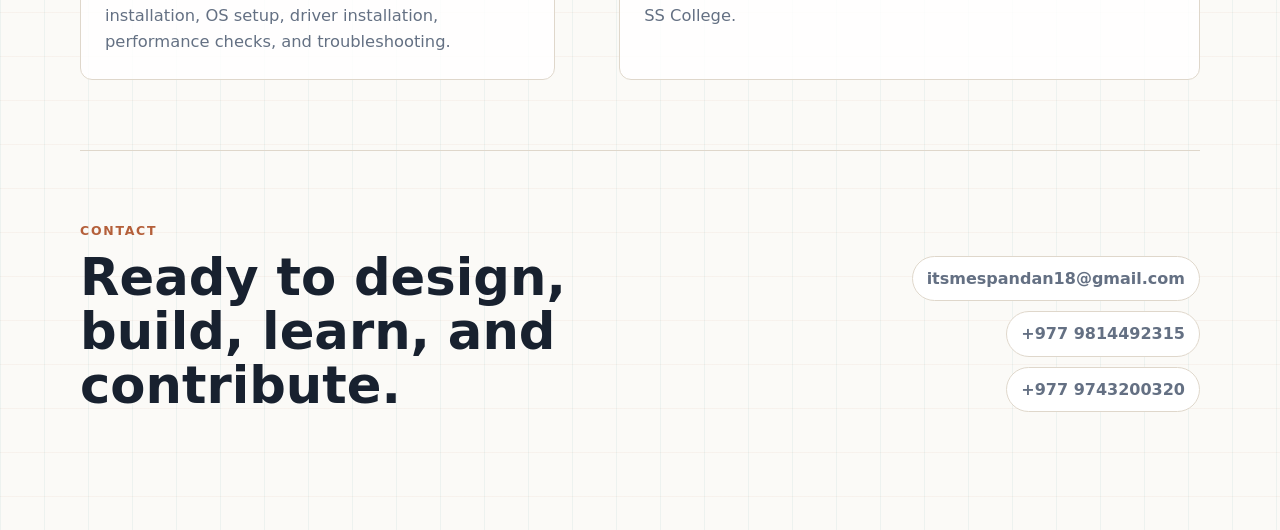
==== commit c1833aaf: "remove brand link from navigation" ====
--- a/index.html
+++ b/index.html
@@ -16,7 +16,6 @@
   <main class="page-shell">
     <header class="hero animate">
       <nav class="topbar" aria-label="Primary">
-        <a class="brand" href="#top" aria-label="Spandan Sedai home">Resume.</a>
         <div class="nav-links">
           <a href="#profile">Profile</a>
           <a href="#skills">Skills</a>
@@ -196,4 +195,4 @@
   <script src="script.js?v=5"></script>
 </body>
 
-</html>
+</html>
--- a/styles.css
+++ b/styles.css
@@ -341,6 +341,11 @@
   margin-top: 18px;
 }
 
+.skill-card-kicker {
+  display: block;
+  margin-top: 34px;
+}
+
 .progress-stack {
   background: rgba(255, 255, 255, 0.08);
   border: 1px solid rgba(255, 255, 255, 0.14);
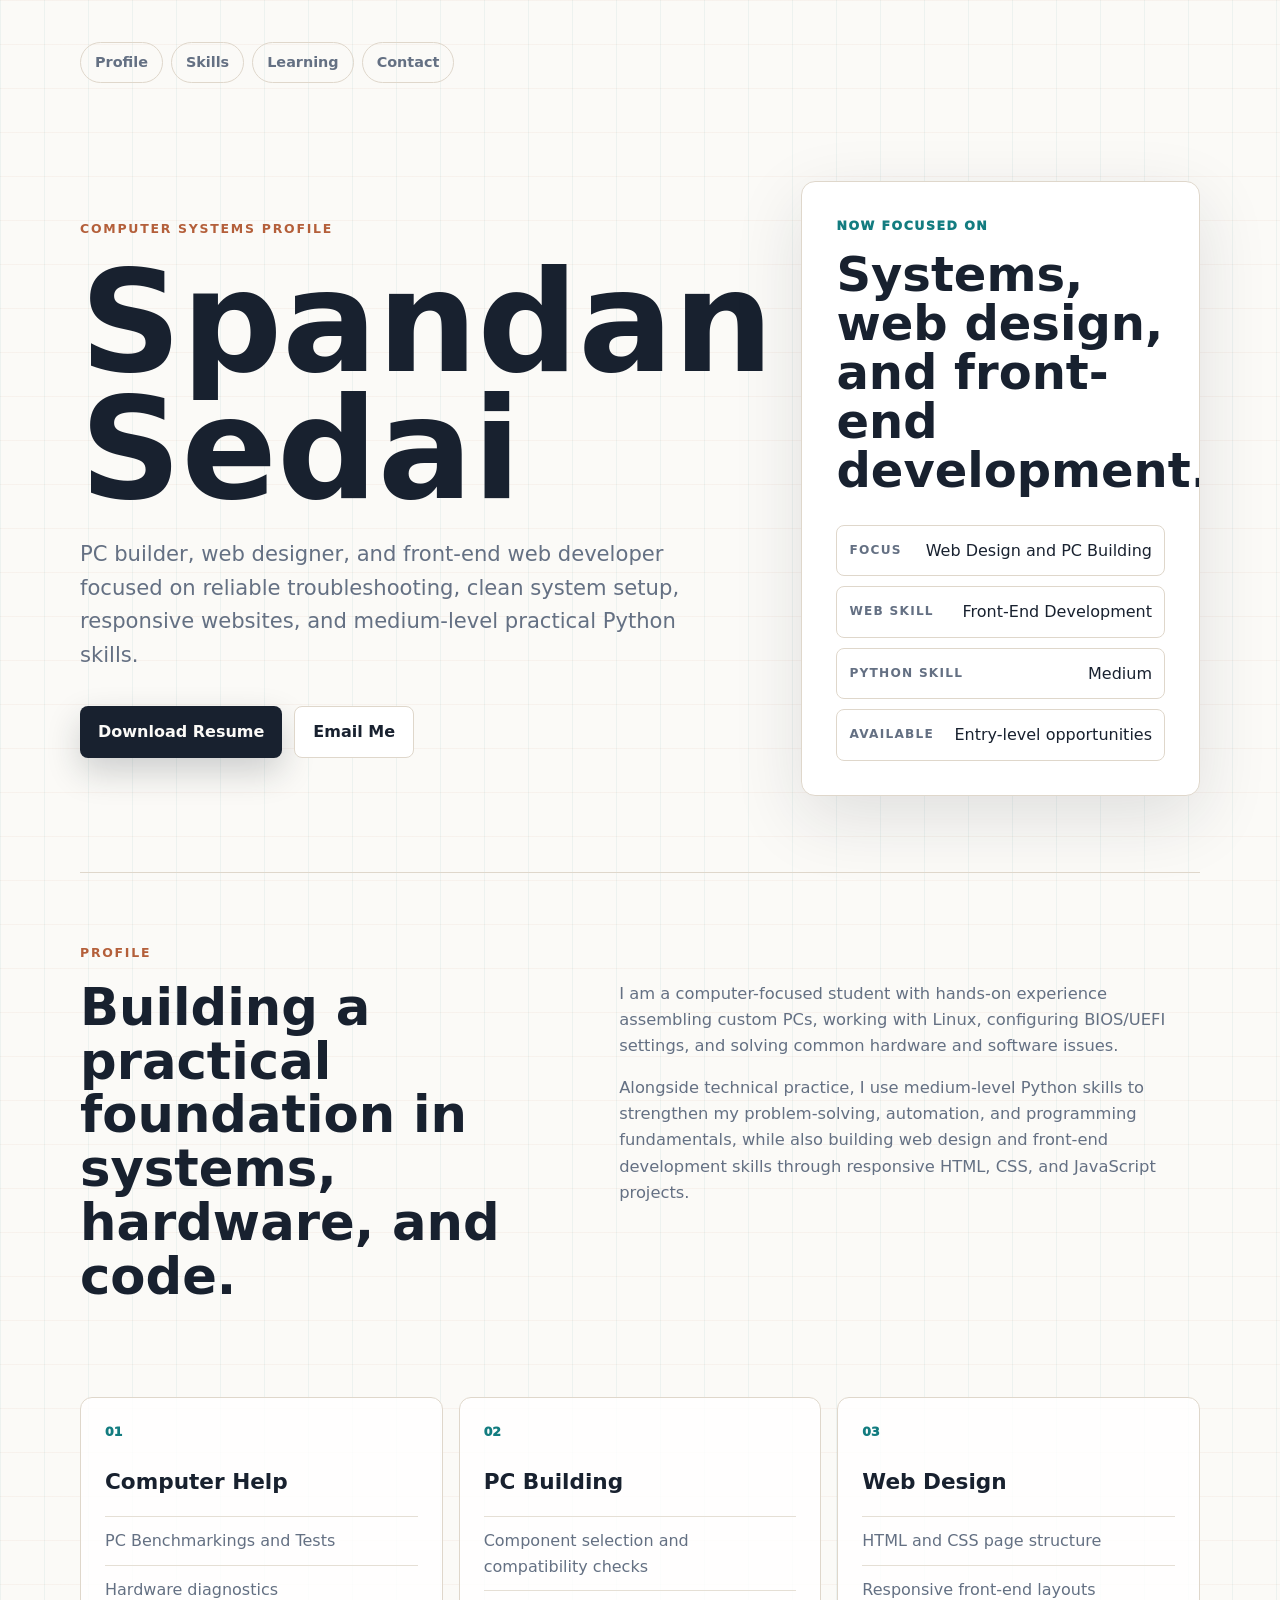
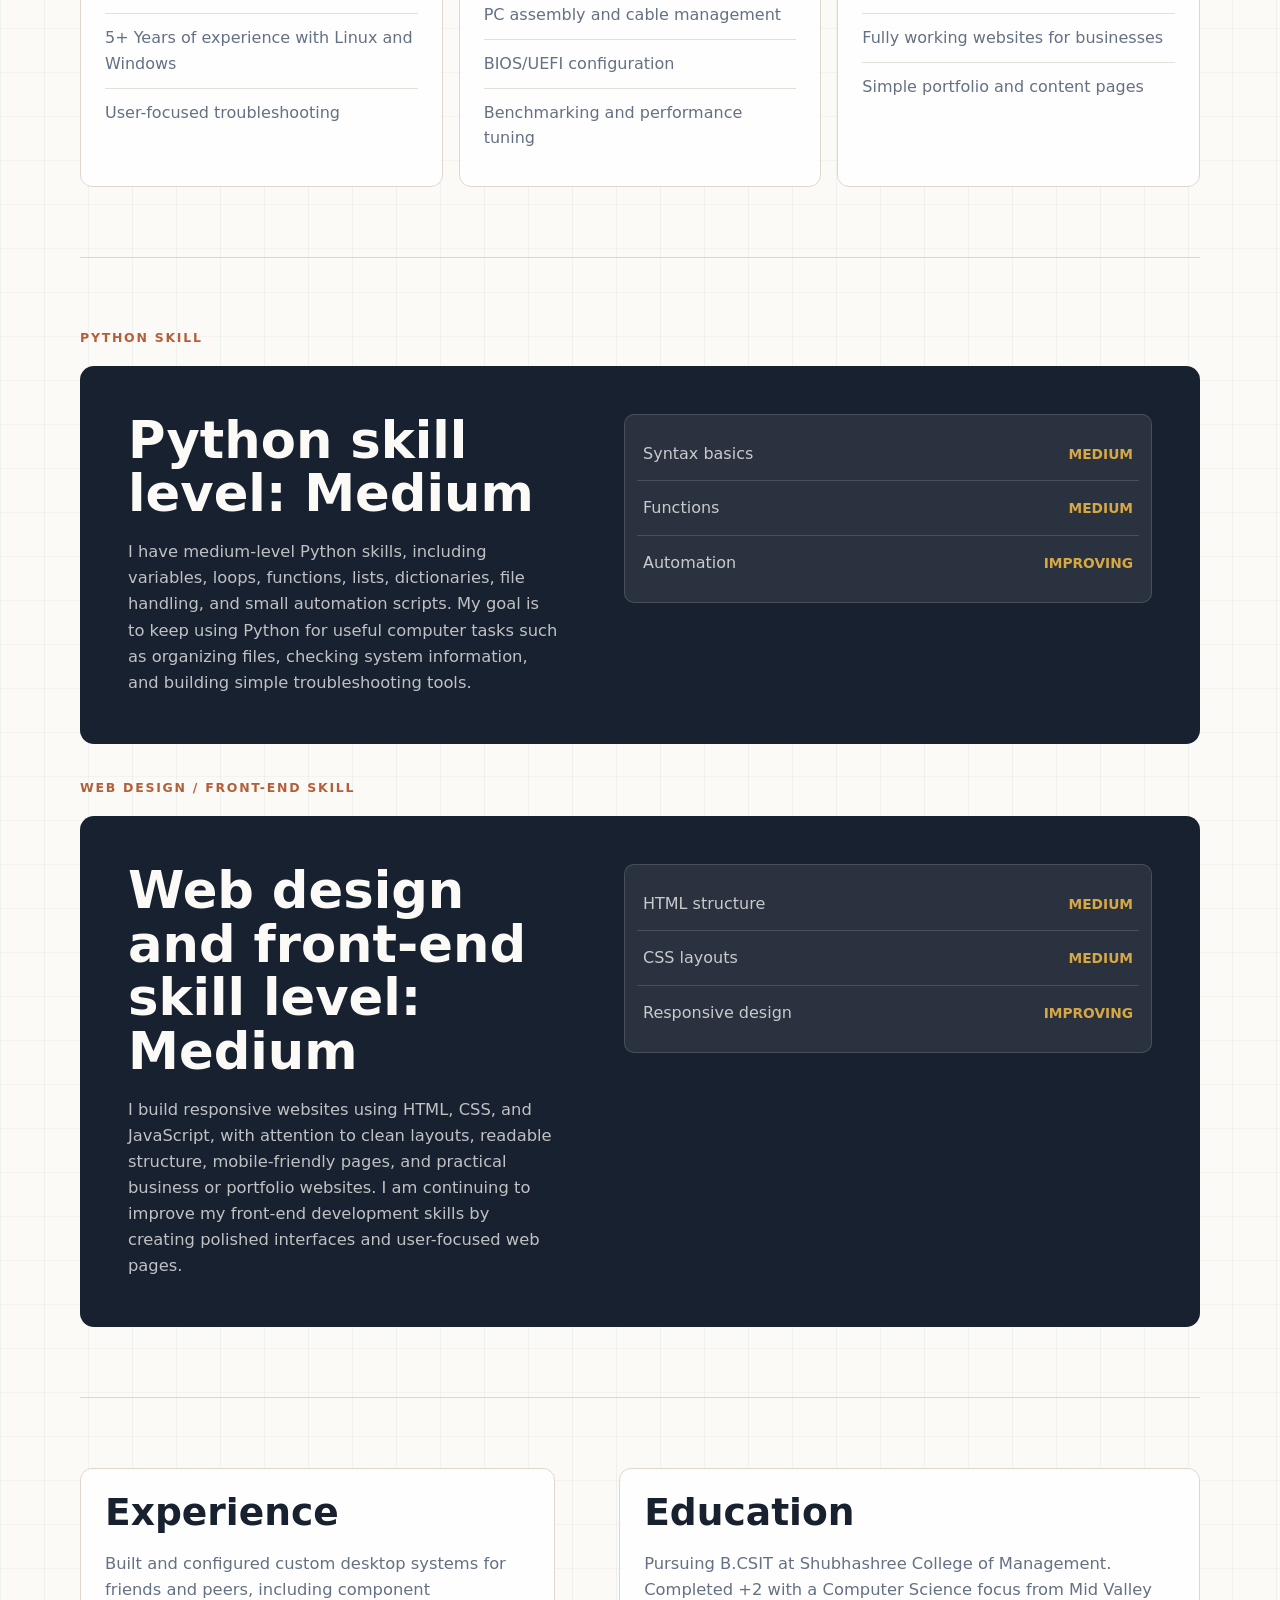
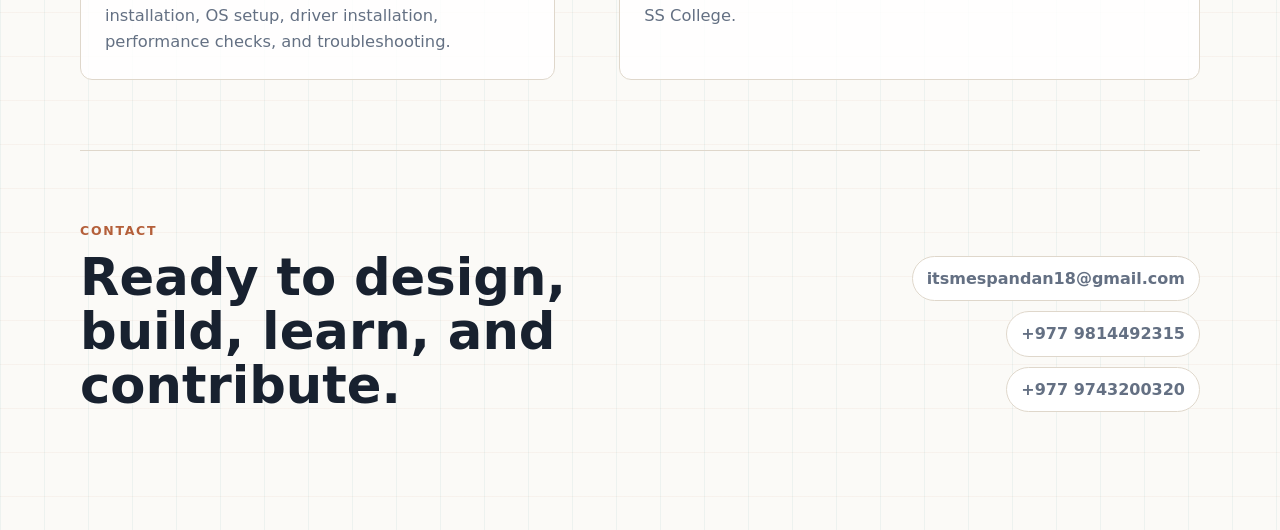
==== commit 577dc943: "index.html" ====
--- a/index.html
+++ b/index.html
@@ -57,7 +57,7 @@
         <h2>Building a practical foundation in systems, hardware, and code.</h2>
         <div>
           <p>
-            I am a computer-focused student with hands-on experience assembling custom PCs, installing Windows,
+            I am a computer-focused student with hands-on experience assembling custom PCs, working with Linux,
             configuring
             BIOS/UEFI settings, and solving common hardware and software issues.
           </p>
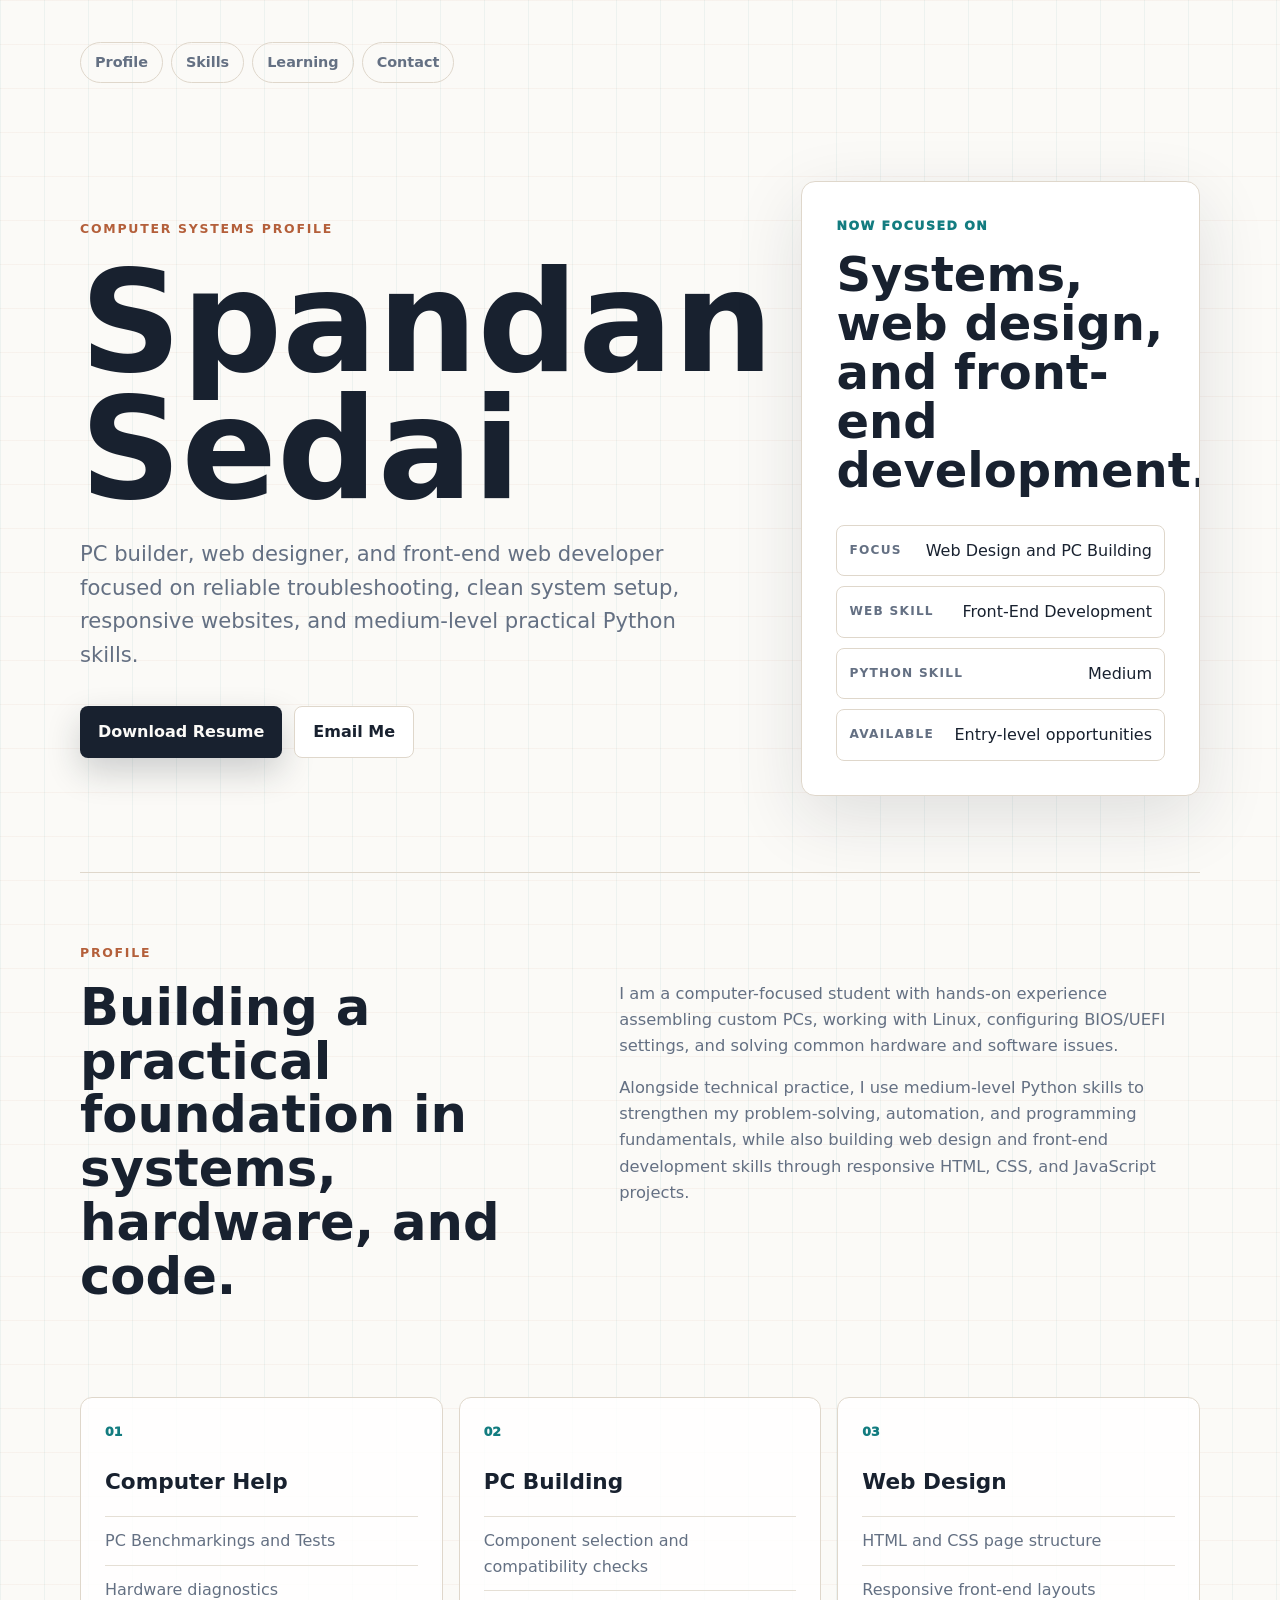
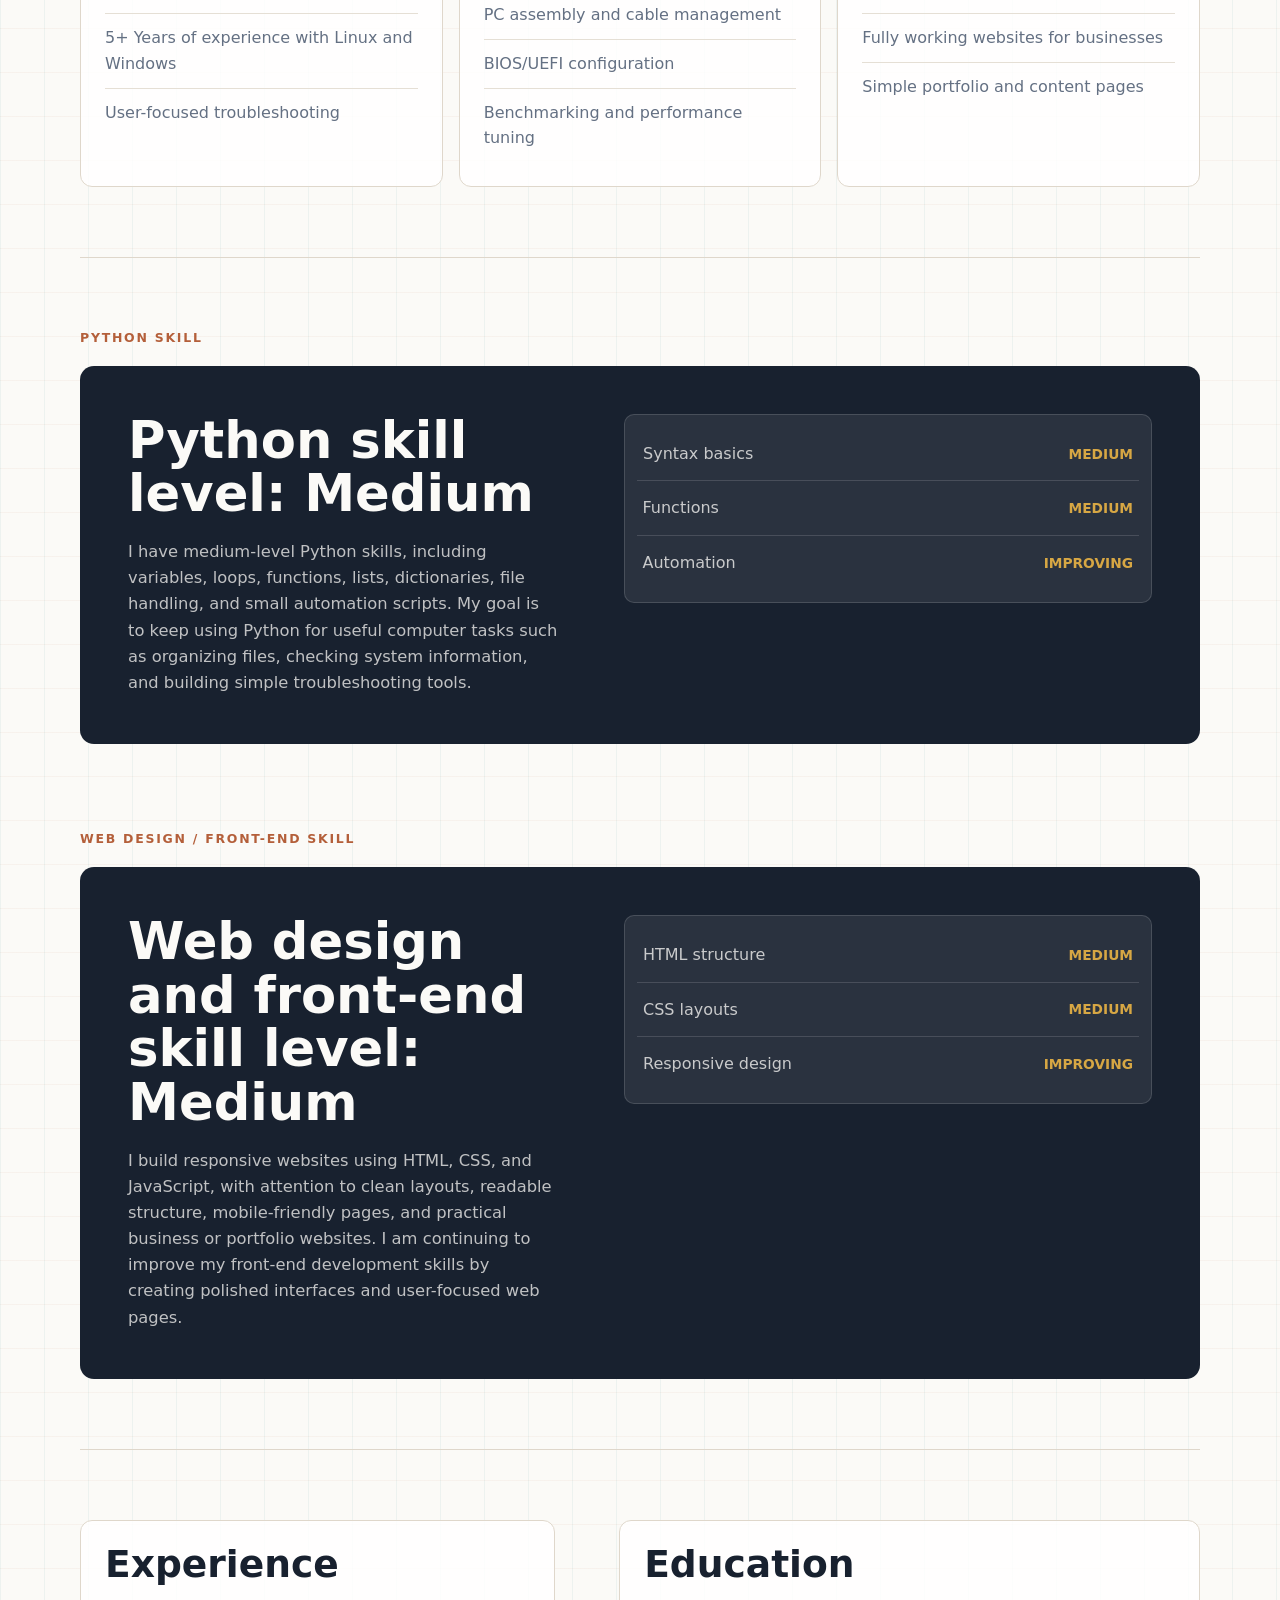
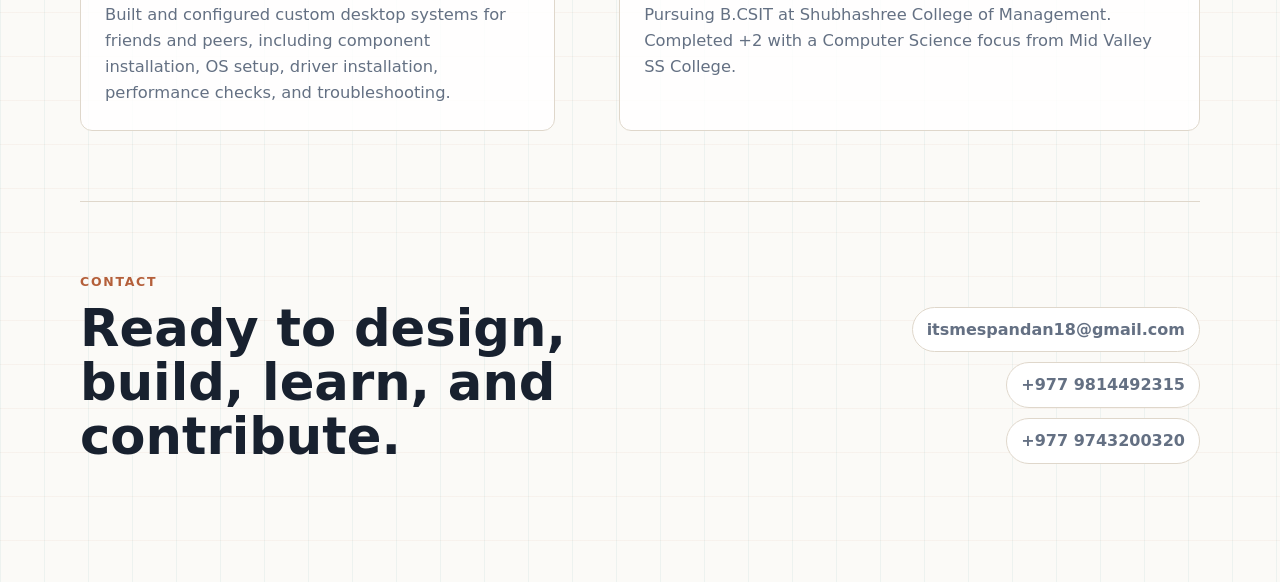
==== commit 358d0def: "add spacing between skill sections in index.html" ====
--- a/index.html
+++ b/index.html
@@ -131,7 +131,7 @@
             <strong>Improving</strong>
           </div>
         </div>
-      </div>
+      </div><br><br>
 
       <div class="section-kicker skill-card-kicker">Web Design / Front-End Skill</div>
       <div class="learning-card">
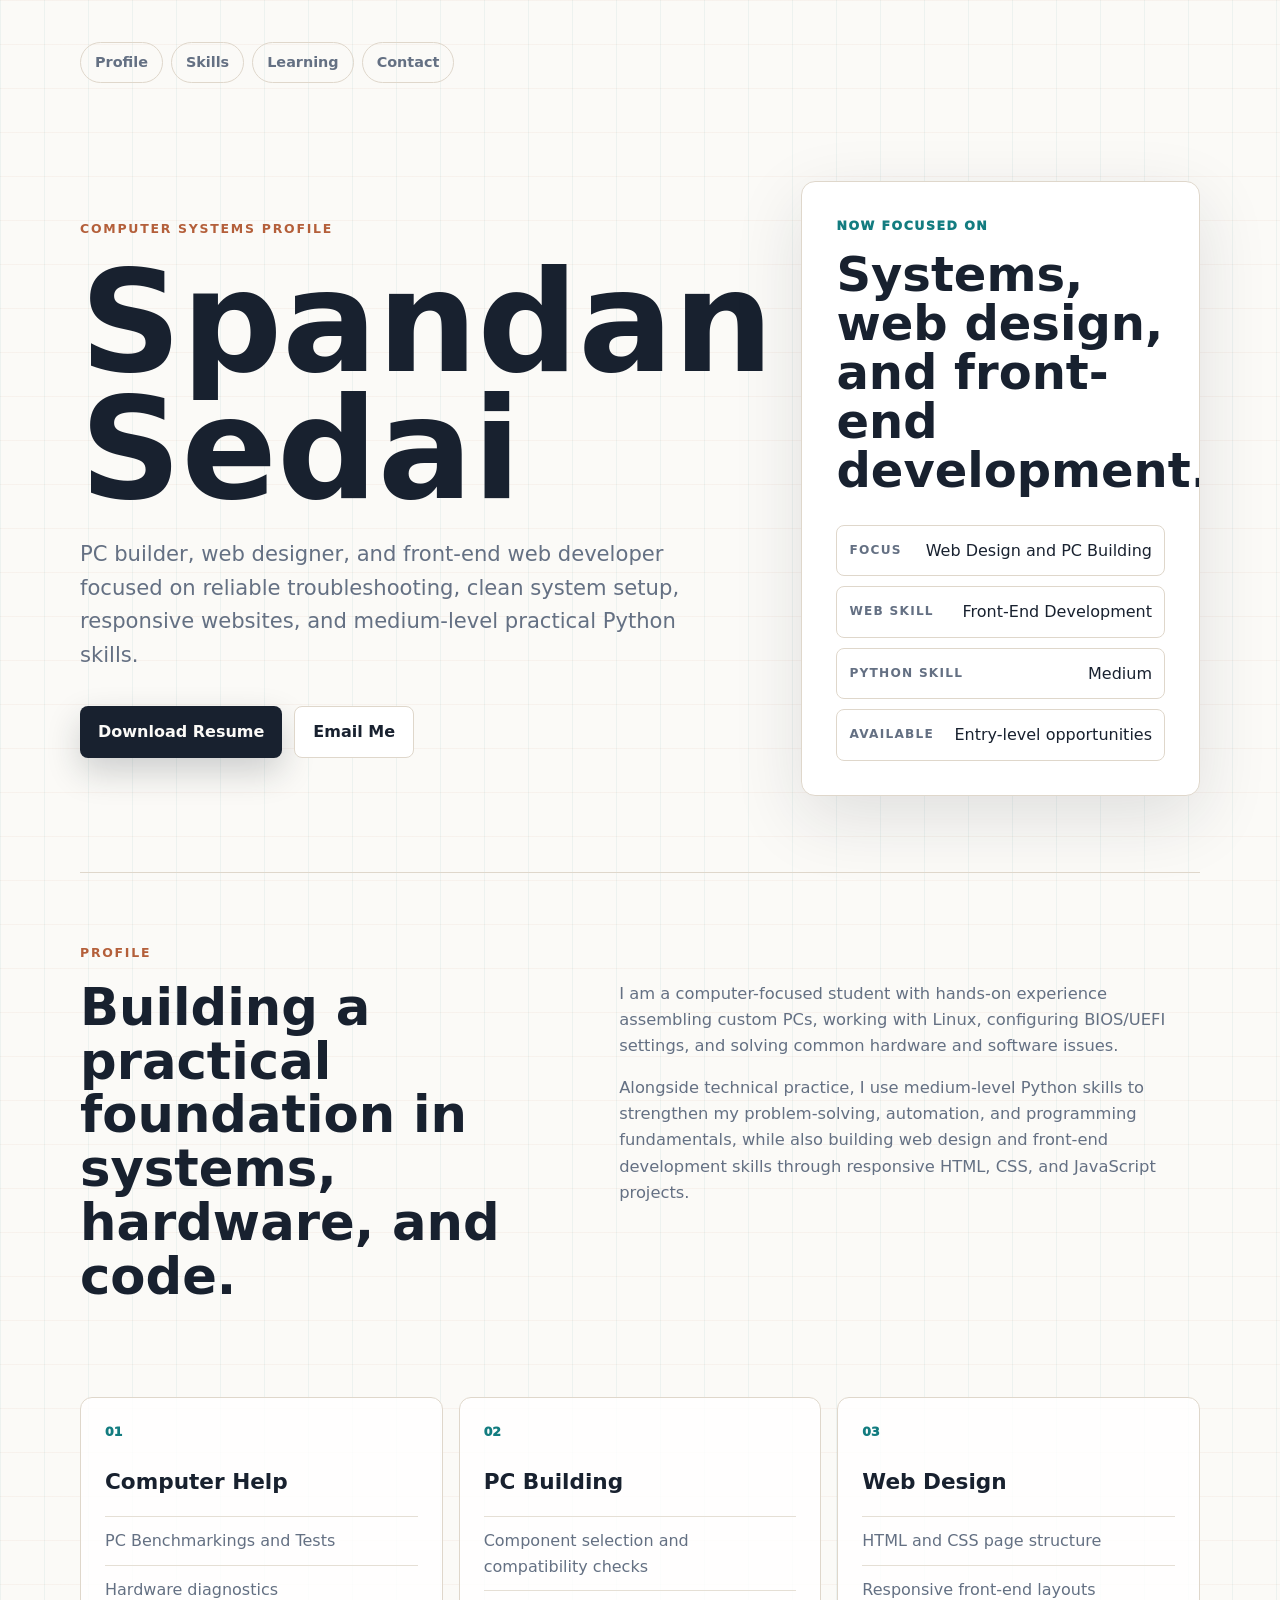
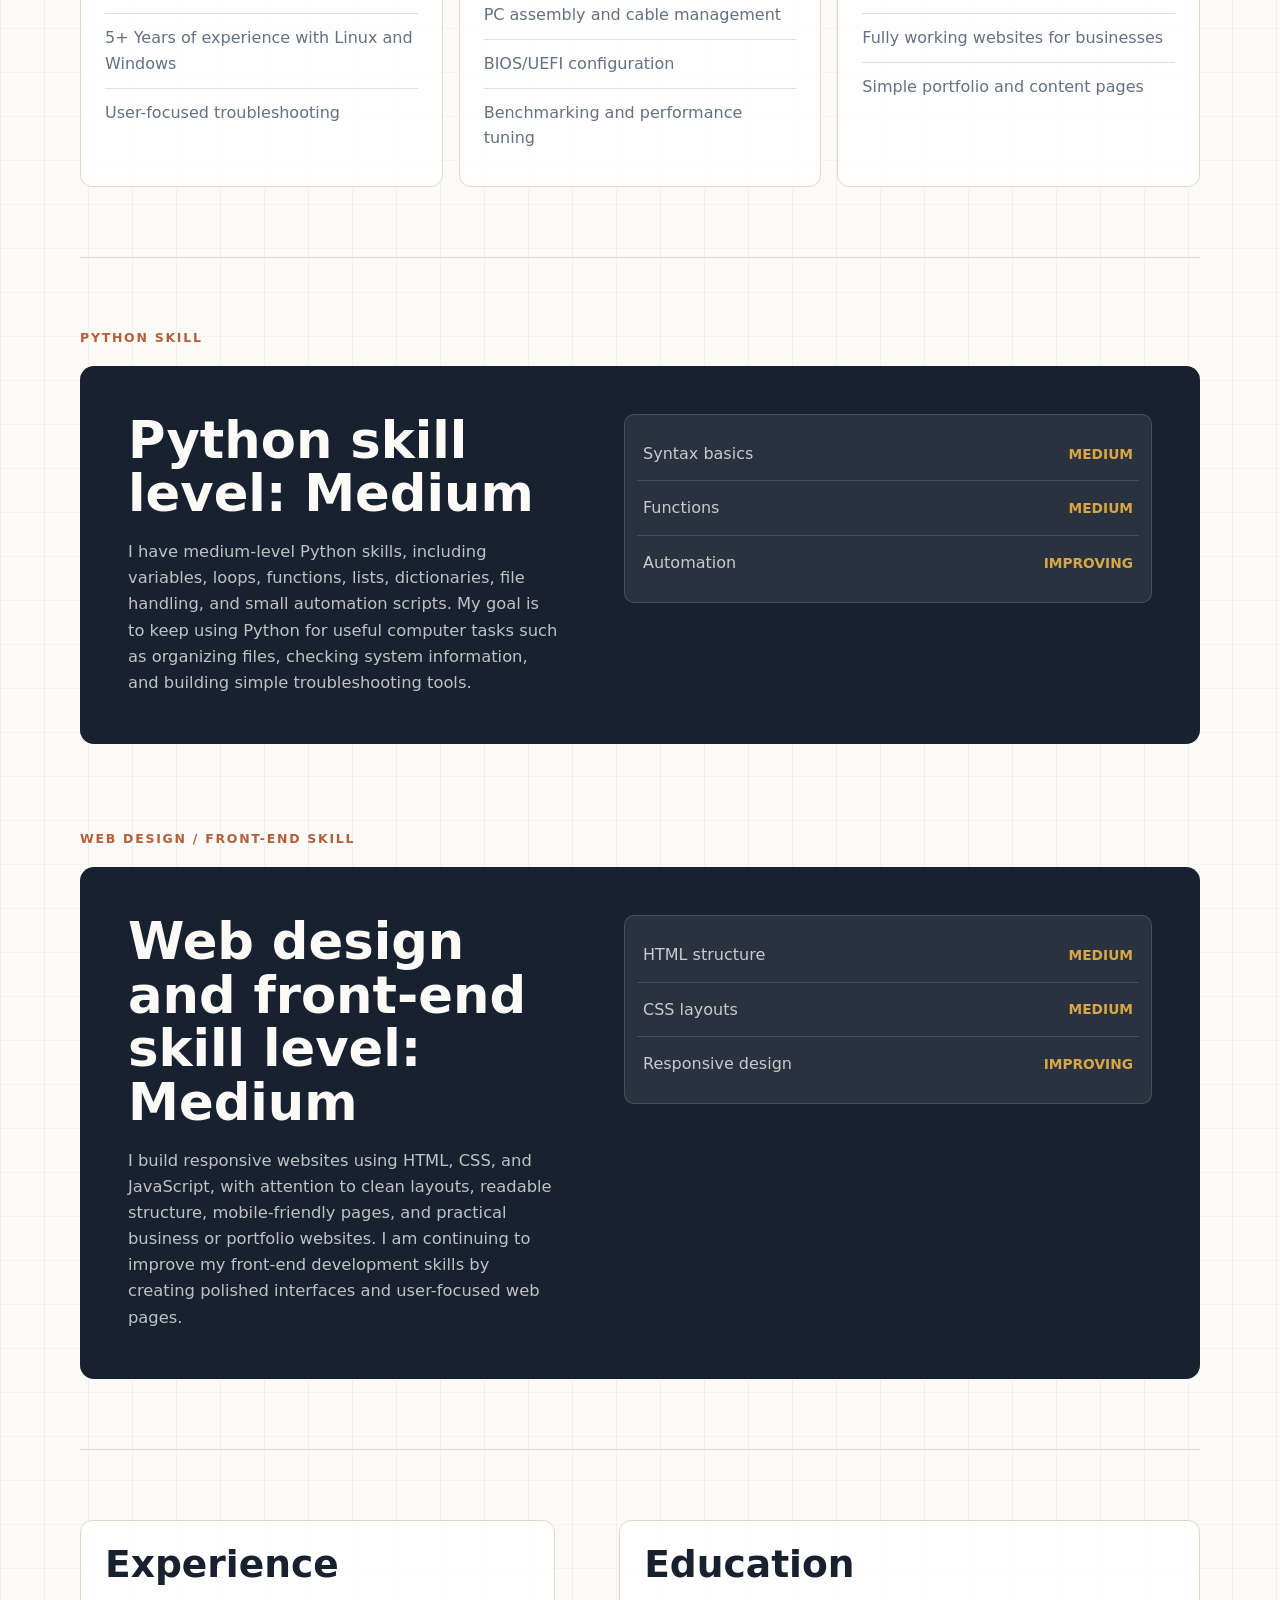
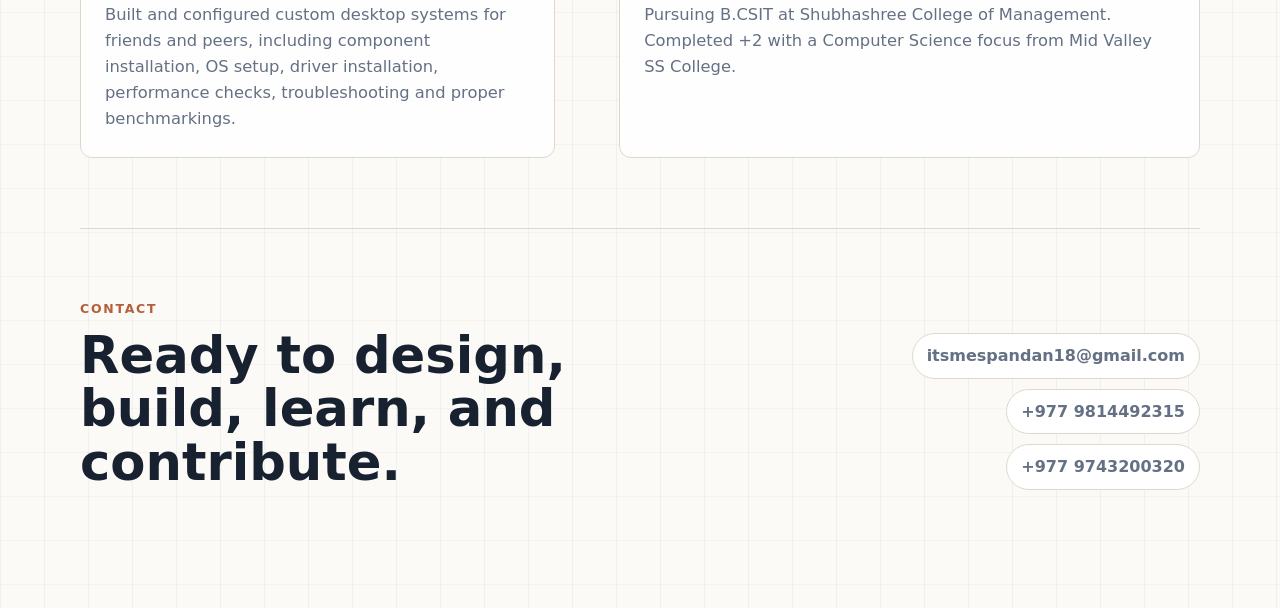
==== commit 3f53431c: "refactor: improve wording and structure in experience and education sections of index.html" ====
--- a/index.html
+++ b/index.html
@@ -165,16 +165,17 @@
         <h2>Experience</h2>
         <p>
           Built and configured custom desktop systems for friends and peers, including component installation, OS setup,
-          driver installation, performance checks, and troubleshooting.
+          driver installation, performance checks, troubleshooting and proper benchmarkings.
         </p>
       </article>
 
       <article class="detail-block">
         <h2>Education</h2>
         <p>
-          Pursuing B.CSIT at Shubhashree College of Management. Completed +2 with a Computer Science focus from Mid
-          Valley SS
-          College.
+          Pursuing B.CSIT at Shubhashree College of Management.
+        </p>
+        <p>
+          Completed +2 with a Computer Science focus from Mid Valley SS College.
         </p>
       </article>
     </section>
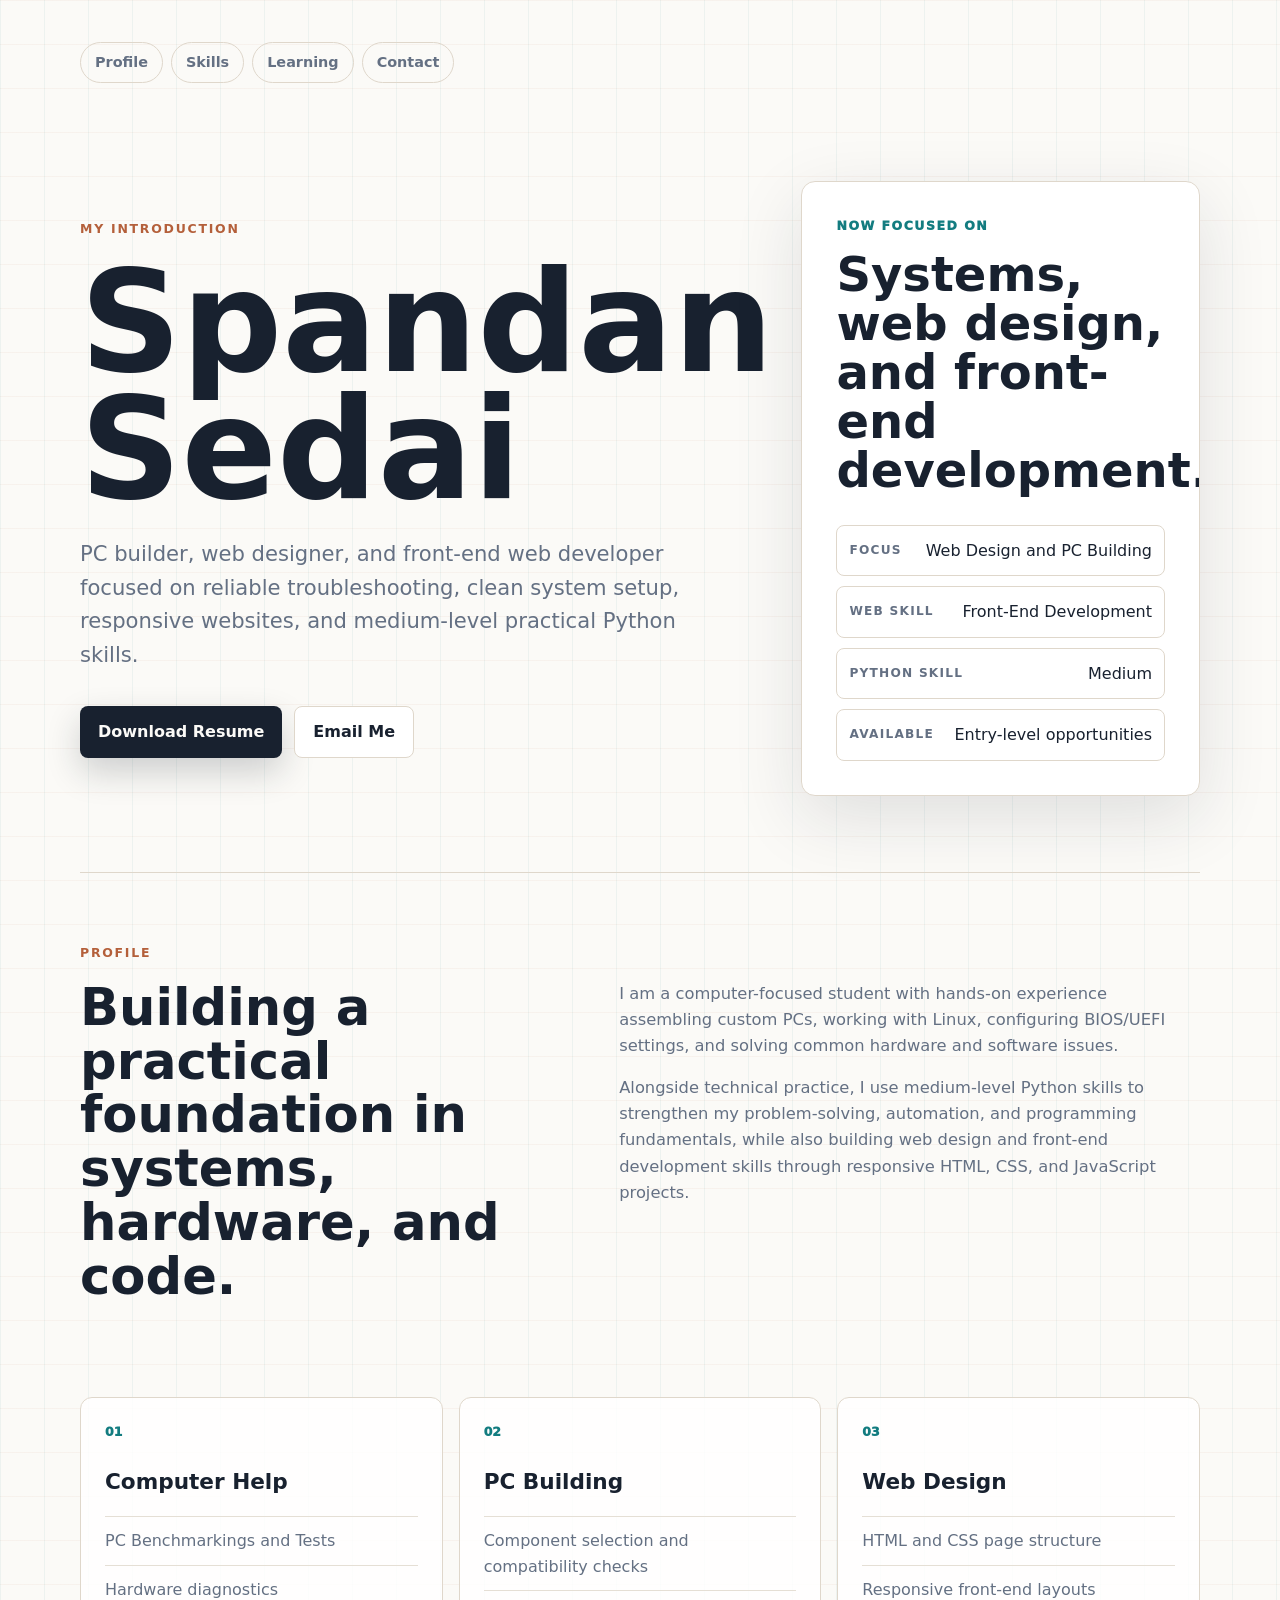
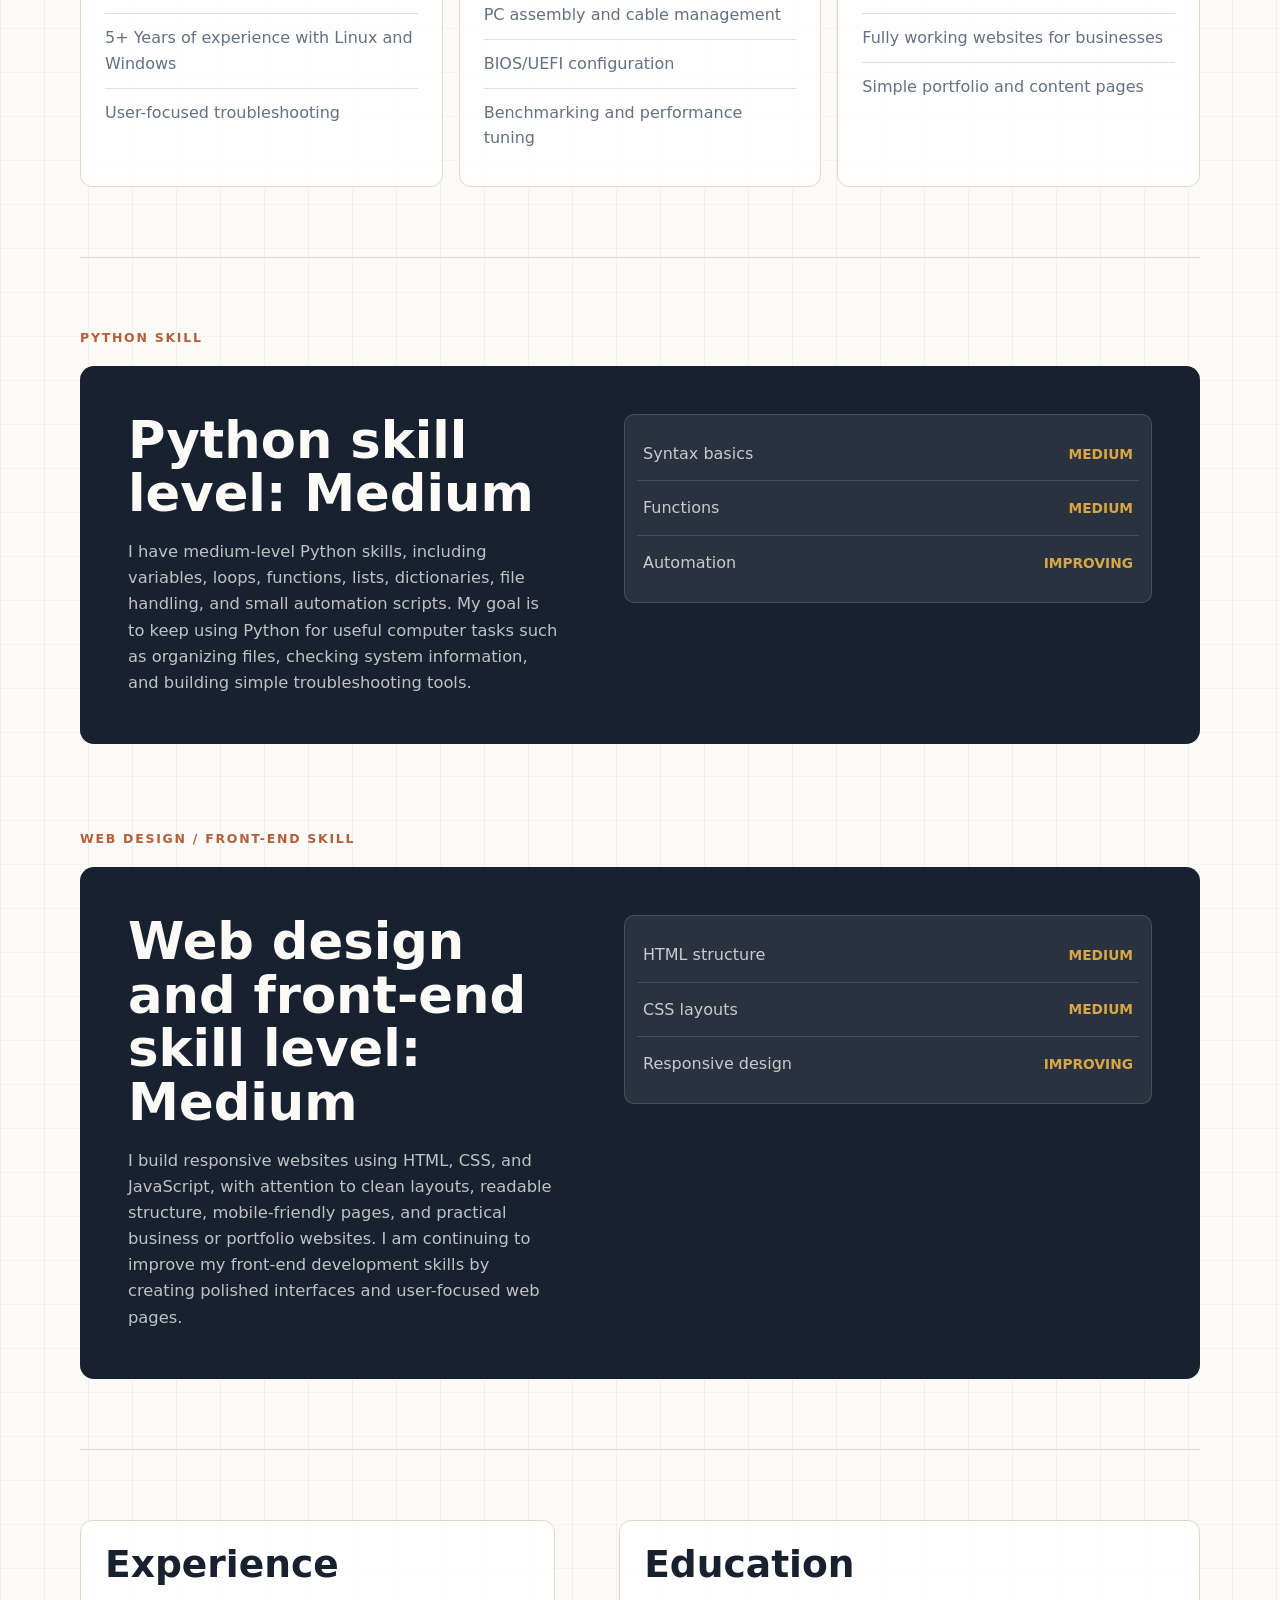
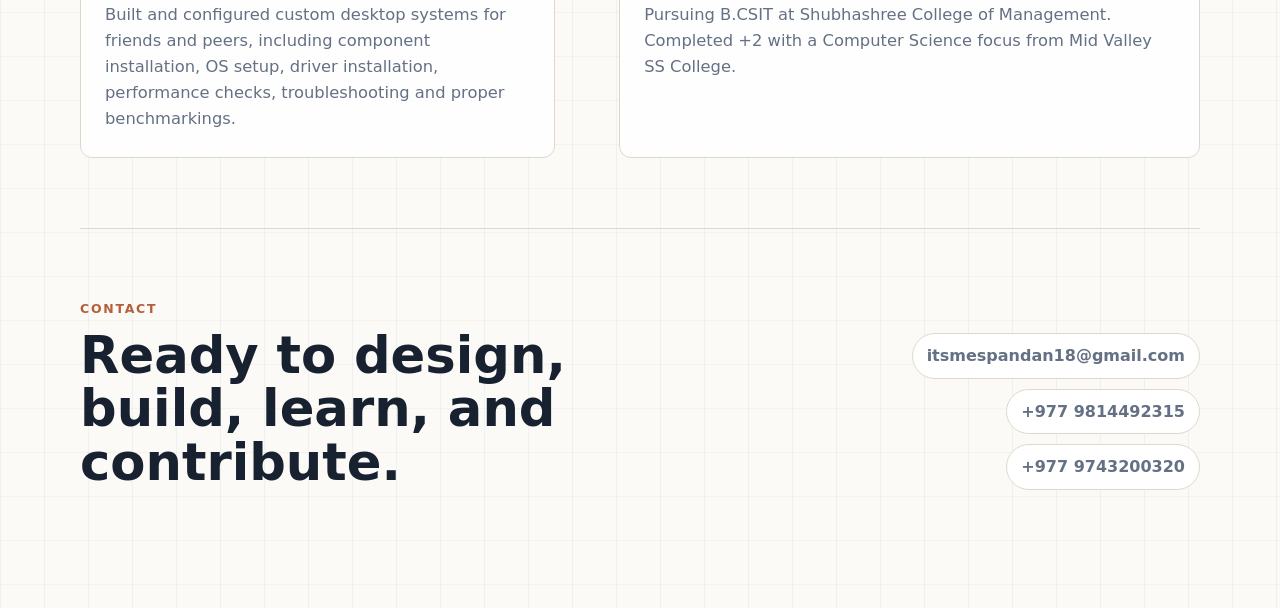
==== commit 33ce159b: "refactor: update eyebrow text in hero section of index.html" ====
--- a/index.html
+++ b/index.html
@@ -26,7 +26,7 @@
 
       <section class="hero-grid" id="top">
         <div class="hero-copy">
-          <p class="eyebrow">Computer systems profile</p>
+          <p class="eyebrow">My Introduction</p>
           <h1>Spandan Sedai</h1>
           <p class="subtext">
             PC builder, web designer, and front-end web developer focused on reliable troubleshooting, clean system
